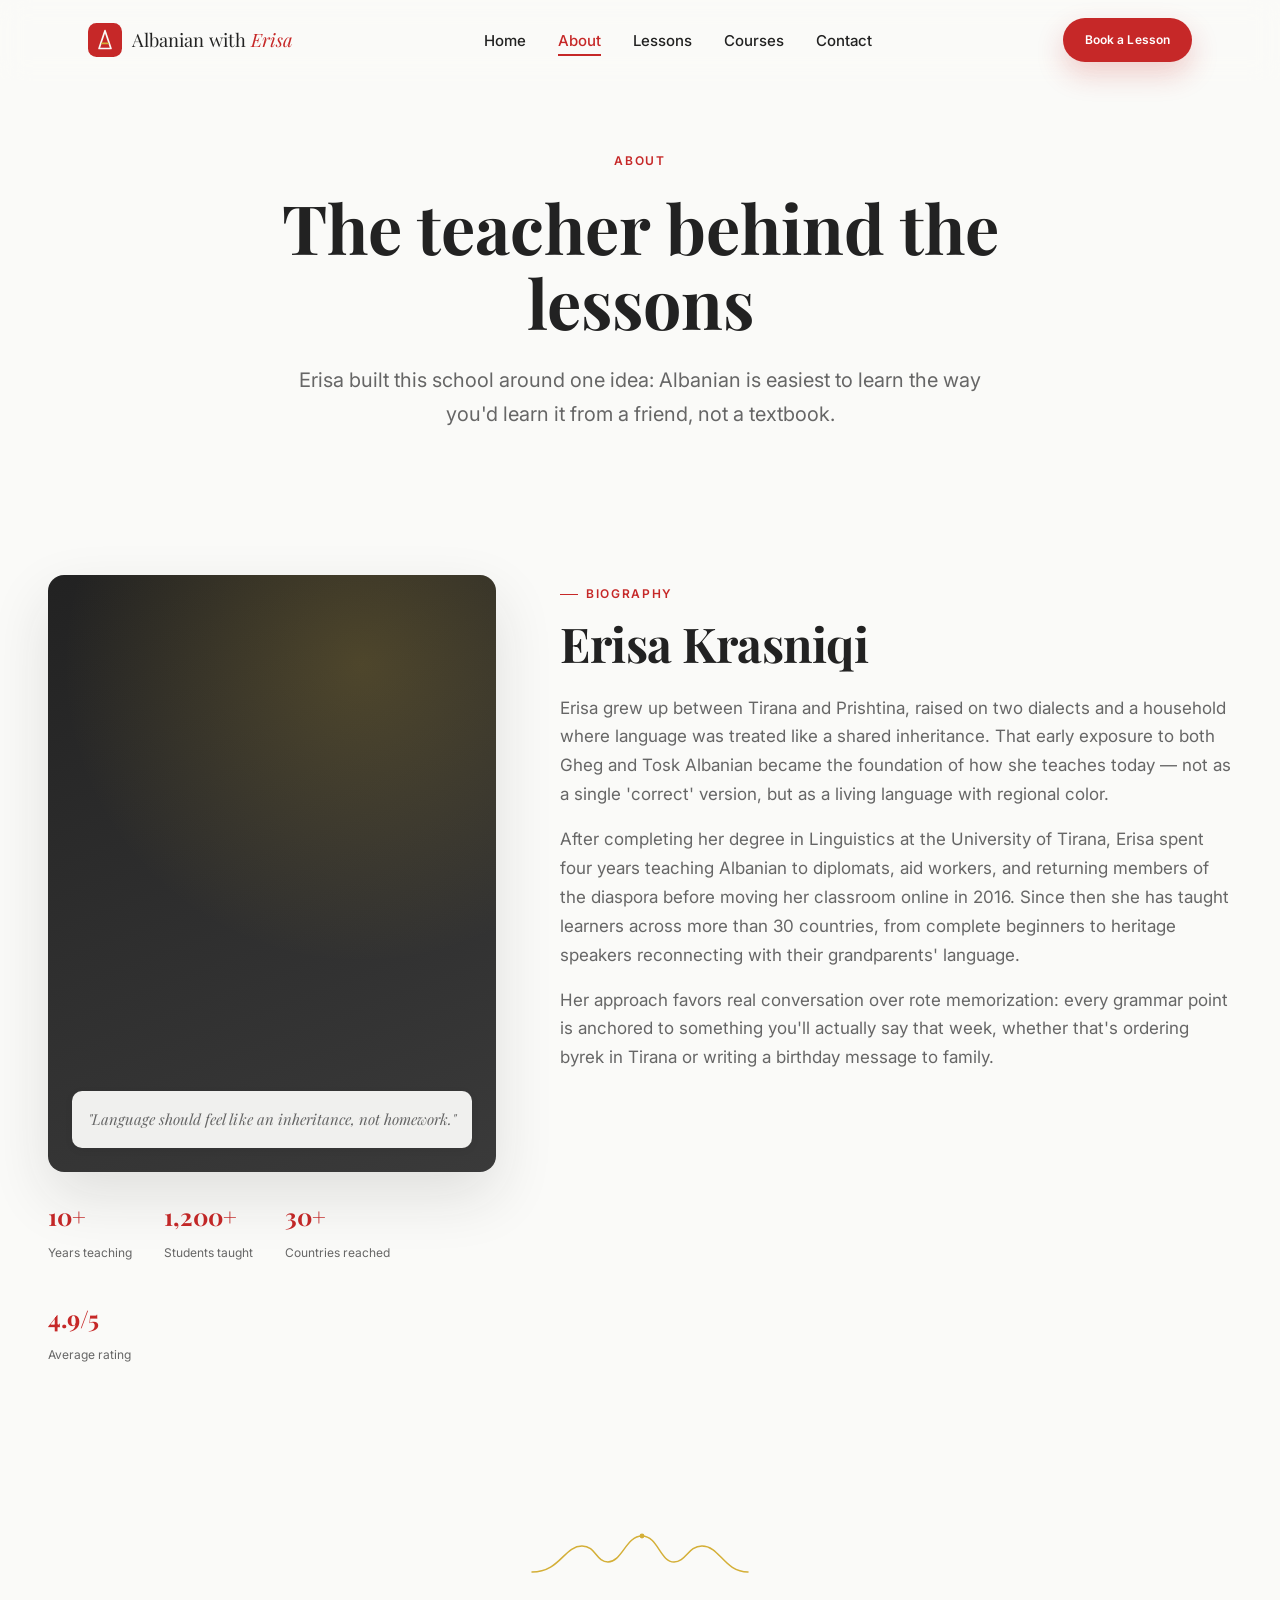
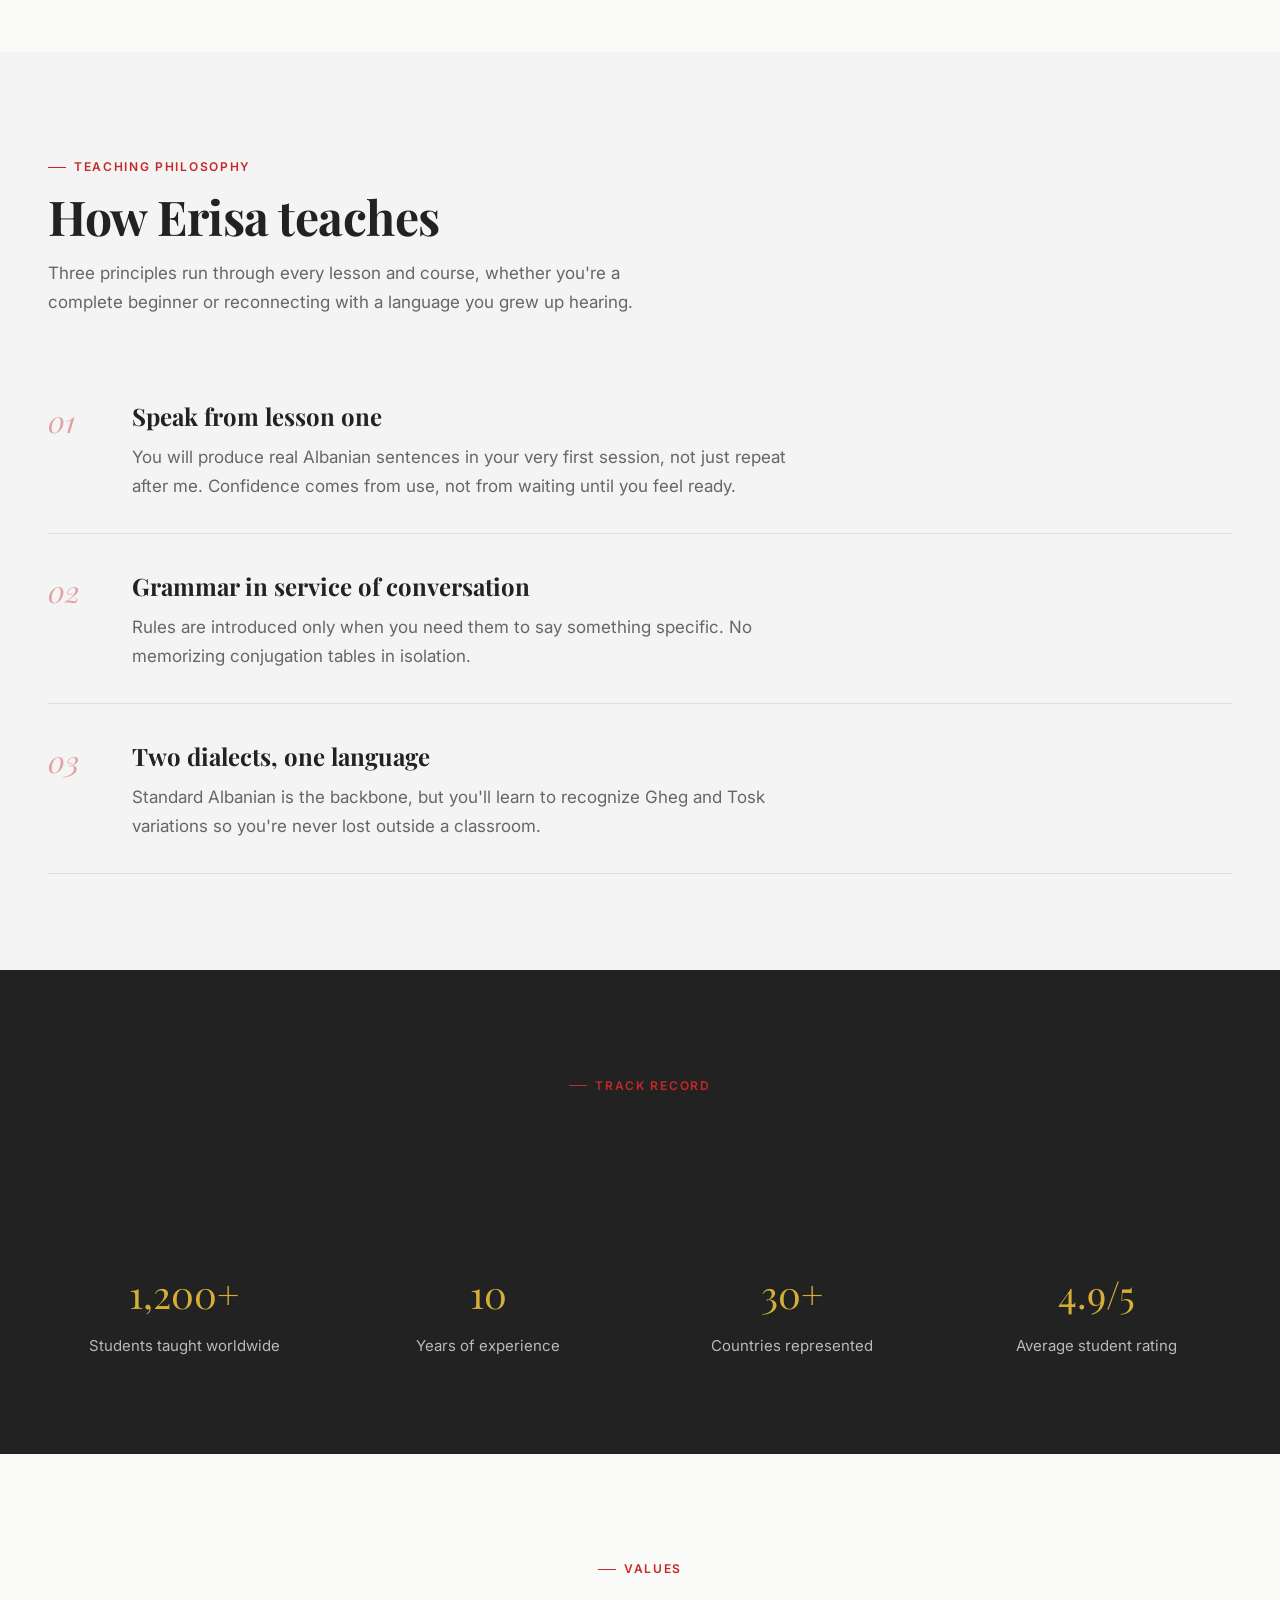
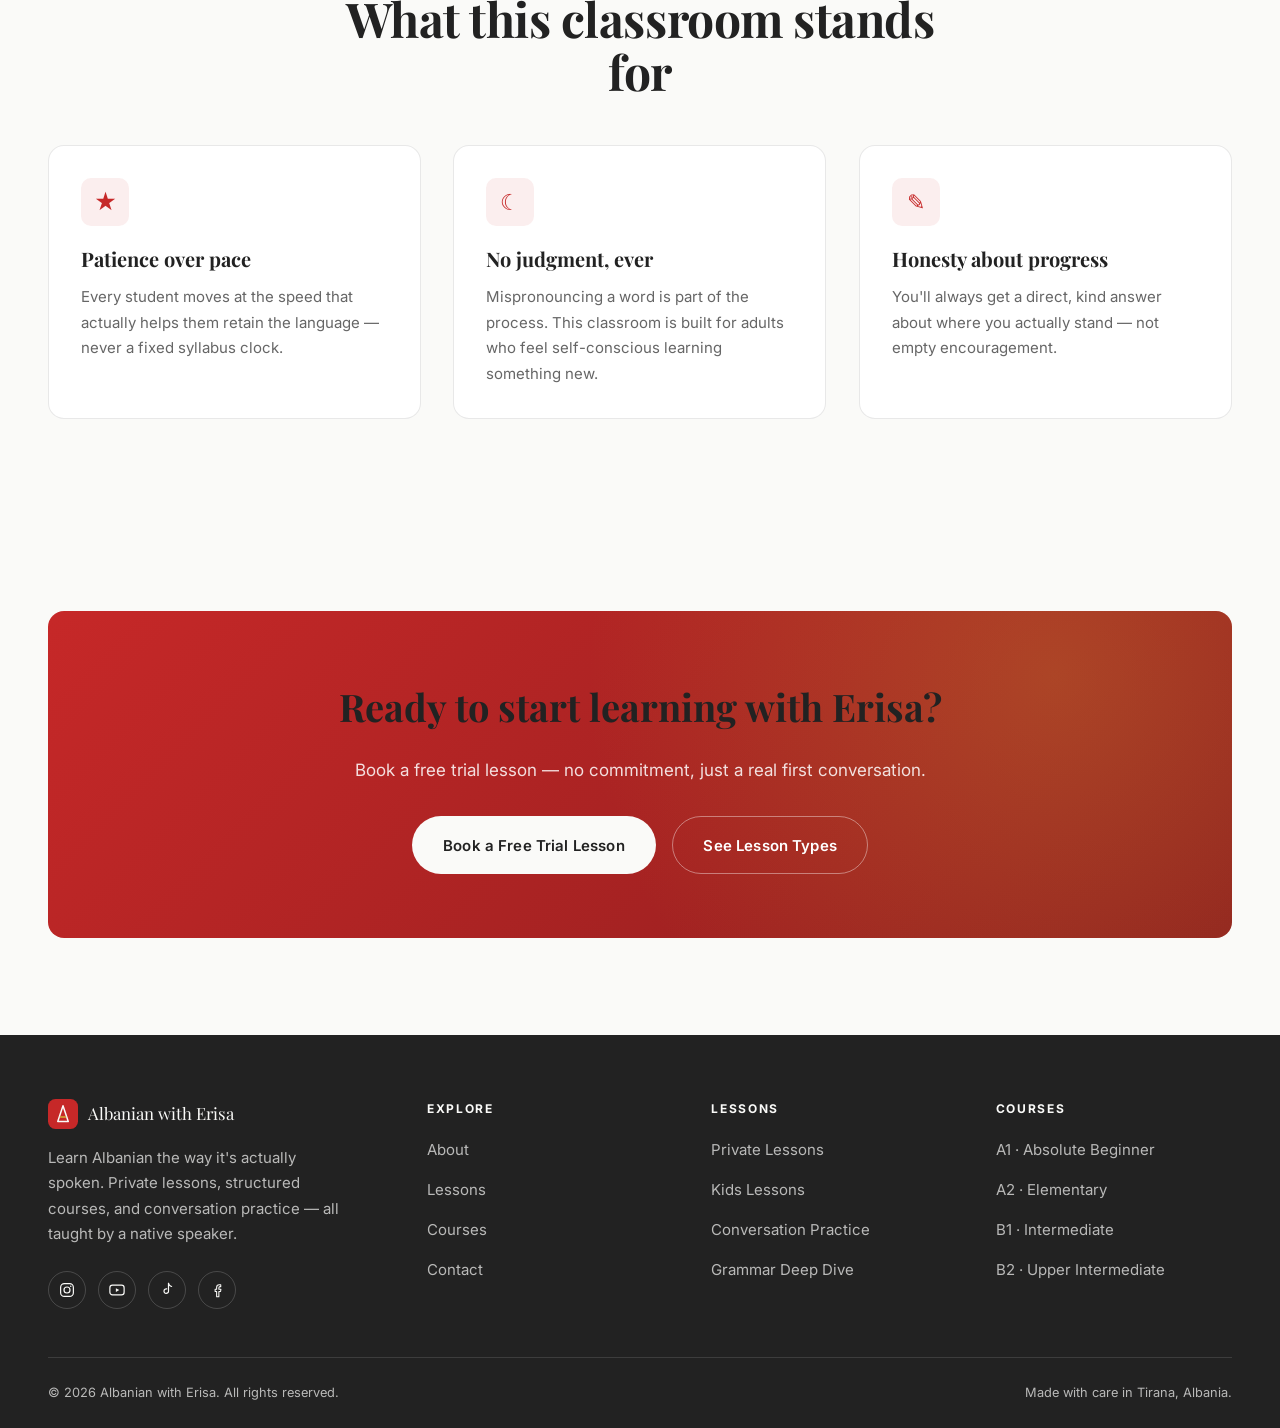
==== about.html @ 23aa1c35 "first" ====
<!DOCTYPE html>
<html lang="en">
<head>
  <meta charset="UTF-8" />
  <meta name="viewport" content="width=device-width, initial-scale=1.0" />
  <title>About Erisa — Albanian with Erisa</title>
  <meta name="description" content="Meet Erisa Krasniqi, native Albanian speaker and instructor with 10+ years of teaching experience across 30+ countries." />

  <meta property="og:type" content="website" />
  <meta property="og:title" content="About Erisa — Albanian with Erisa" />
  <meta property="og:description" content="Meet the teacher: a native Albanian speaker with a decade of teaching experience." />
  <meta property="og:site_name" content="Albanian with Erisa" />

  <meta name="twitter:card" content="summary_large_image" />
  <meta name="twitter:title" content="About Erisa — Albanian with Erisa" />
  <meta name="twitter:description" content="Meet the teacher: a native Albanian speaker with a decade of teaching experience." />

  <link rel="preconnect" href="https://fonts.googleapis.com" />
  <link rel="preconnect" href="https://fonts.gstatic.com" crossorigin />
  <link href="https://fonts.googleapis.com/css2?family=Playfair+Display:ital,wght@0,600;0,700;1,600&family=Inter:wght@400;500;600;700&display=swap" rel="stylesheet" />

  <link rel="stylesheet" href="assets/css/variables.css" />
  <link rel="stylesheet" href="assets/css/style.css" />
  <link rel="stylesheet" href="assets/css/components.css" />
  <link rel="stylesheet" href="assets/css/animations.css" />
</head>
<body>
  <a class="skip-link" href="#main-content">Skip to content</a>

  <header class="navbar" data-component="navbar" data-current="about.html"></header>

  <main id="main-content">

    <!-- PAGE HERO ============================================================= -->
    <section class="page-hero">
      <div class="page-hero__inner" data-reveal>
        <span class="eyebrow">About</span>
        <h1 class="page-hero__title">The teacher behind the lessons</h1>
        <p class="page-hero__lede">Erisa built this school around one idea: Albanian is easiest to learn the way you'd learn it from a friend, not a textbook.</p>
      </div>
    </section>

    <!-- BIOGRAPHY ============================================================= -->
    <section class="section">
      <div class="section__inner bio-layout">
        <div data-reveal="fade">
          <div class="teacher__portrait">
            <div class="teacher__quote-tag">
              <p>"Language should feel like an inheritance, not homework."</p>
            </div>
          </div>
          <div class="teacher__credentials" data-component="credentials"></div>
        </div>
        <div data-reveal>
          <span class="eyebrow">Biography</span>
          <h2 class="section-title" style="margin-bottom:1.5rem">Erisa Krasniqi</h2>
          <div data-component="teacher-bio"></div>
        </div>
      </div>
    </section>

    <div class="container" data-wing-divider></div>

    <!-- TEACHING PHILOSOPHY =================================================== -->
    <section class="section section--soft">
      <div class="section__inner">
        <div class="section-head">
          <span class="eyebrow">Teaching philosophy</span>
          <h2 class="section-title">How Erisa teaches</h2>
          <p class="section-lede">Three principles run through every lesson and course, whether you're a complete beginner or reconnecting with a language you grew up hearing.</p>
        </div>
        <div data-component="philosophy-list"></div>
      </div>
    </section>

    <!-- EXPERIENCE (stats) ===================================================== -->
    <section class="section section--charcoal">
      <div class="section__inner">
        <div class="section-head section-head--center">
          <span class="eyebrow" style="justify-content:center">Track record</span>
          <h2 class="section-title">A decade in the (virtual) classroom</h2>
        </div>
        <div class="stats-strip" data-component="stats-strip"></div>
      </div>
    </section>

    <!-- VALUES ================================================================= -->
    <section class="section">
      <div class="section__inner">
        <div class="section-head section-head--center">
          <span class="eyebrow" style="justify-content:center">Values</span>
          <h2 class="section-title">What this classroom stands for</h2>
        </div>
        <div class="grid grid--3">
          <div class="value-tile" data-reveal>
            <div class="value-tile__icon" style="font-size:1.4rem;">★</div>
            <h3>Patience over pace</h3>
            <p>Every student moves at the speed that actually helps them retain the language — never a fixed syllabus clock.</p>
          </div>
          <div class="value-tile" data-reveal>
            <div class="value-tile__icon" style="font-size:1.4rem;">☾</div>
            <h3>No judgment, ever</h3>
            <p>Mispronouncing a word is part of the process. This classroom is built for adults who feel self-conscious learning something new.</p>
          </div>
          <div class="value-tile" data-reveal>
            <div class="value-tile__icon" style="font-size:1.4rem;">✎</div>
            <h3>Honesty about progress</h3>
            <p>You'll always get a direct, kind answer about where you actually stand — not empty encouragement.</p>
          </div>
        </div>
      </div>
    </section>

    <!-- CTA ===================================================================== -->
    <section class="section">
      <div class="section__inner">
        <div class="cta-banner" data-reveal>
          <div class="cta-banner__content">
            <h2>Ready to start learning with Erisa?</h2>
            <p>Book a free trial lesson — no commitment, just a real first conversation.</p>
            <div class="cta-banner__actions">
              <a href="contact.html" class="btn btn-on-dark">Book a Free Trial Lesson</a>
              <a href="lessons.html" class="btn btn-secondary" style="border-color:rgba(255,255,255,0.4); color:#fff;">See Lesson Types</a>
            </div>
          </div>
        </div>
      </div>
    </section>

  </main>

  <footer class="footer" data-component="footer"></footer>

  <script src="assets/js/data.js"></script>
  <script src="assets/js/animations.js"></script>
  <script src="assets/js/main.js"></script>
</body>
</html>
---- assets/css/variables.css ----
/* ==========================================================================
   ALBANIAN WITH ERISA — DESIGN TOKENS
   Single source of truth for color, type, spacing and motion.
   Every other stylesheet reads from these custom properties only.
   ========================================================================== */

:root {
  /* ---- Brand color: Red / Black / White ------------------------------- */
  --color-red: #C62828;
  --color-red-hover: #A32020;
  --color-red-tint-08: rgba(198, 40, 40, 0.08);
  --color-red-tint-14: rgba(198, 40, 40, 0.14);
  --color-red-tint-40: rgba(198, 40, 40, 0.4);

  --color-charcoal: #222222;
  --color-charcoal-70: rgba(34, 34, 34, 0.7);

  --color-warm-white: #FAFAF8;
  --color-soft-gray: #F4F4F4;
  --color-text-gray: #666666;
  --color-line: rgba(34, 34, 34, 0.1);
  --color-white: #FFFFFF;

  /* ---- Accents (used sparingly, never as identity) --------------------- */
  --color-accent-blue: #2F6FB6;
  --color-accent-gold: #D4AF37;
  --color-accent-gold-tint: rgba(212, 175, 55, 0.14);

  /* ---- Typography -------------------------------------------------------*/
  --font-display: 'Playfair Display', 'Georgia', serif;
  --font-body: 'Inter', -apple-system, BlinkMacSystemFont, 'Segoe UI', sans-serif;

  --fs-eyebrow: 0.75rem;
  --fs-body-sm: 0.9375rem;
  --fs-body: 1.0625rem;
  --fs-body-lg: 1.25rem;
  --fs-h6: 1.25rem;
  --fs-h5: 1.5rem;
  --fs-h4: 1.875rem;
  --fs-h3: 2.375rem;
  --fs-h2: 3rem;
  --fs-h1: 4.25rem;

  --lh-tight: 1.1;
  --lh-snug: 1.35;
  --lh-body: 1.7;

  --tracking-eyebrow: 0.14em;
  --tracking-tight: -0.01em;

  /* ---- Spacing scale (8px base) -----------------------------------------*/
  --space-1: 0.5rem;
  --space-2: 0.75rem;
  --space-3: 1rem;
  --space-4: 1.5rem;
  --space-5: 2rem;
  --space-6: 3rem;
  --space-7: 4rem;
  --space-8: 6rem;
  --space-9: 8rem;

  --container-max: 1200px;
  --container-pad: clamp(1.5rem, 5vw, 3rem);

  /* ---- Radius & elevation -----------------------------------------------*/
  --radius: 16px;
  --radius-sm: 10px;
  --radius-pill: 999px;

  --shadow-sm: 0 2px 8px rgba(34, 34, 34, 0.06);
  --shadow-md: 0 8px 24px rgba(34, 34, 34, 0.08);
  --shadow-lg: 0 24px 60px rgba(34, 34, 34, 0.12);
  --shadow-red: 0 12px 28px rgba(198, 40, 40, 0.22);

  /* ---- Motion -------------------------------------------------------------*/
  --ease-out: cubic-bezier(0.16, 1, 0.3, 1);
  --ease-standard: cubic-bezier(0.4, 0, 0.2, 1);
  --duration-fast: 180ms;
  --duration-base: 320ms;
  --duration-slow: 600ms;

  /* ---- Z-index scale ------------------------------------------------------*/
  --z-nav: 100;
  --z-overlay: 200;
  --z-modal: 300;
}

@media (max-width: 960px) {
  :root {
    --fs-h1: 3rem;
    --fs-h2: 2.25rem;
    --fs-h3: 1.875rem;
    --fs-h4: 1.5rem;
  }
}

@media (max-width: 560px) {
  :root {
    --fs-h1: 2.375rem;
    --fs-h2: 1.875rem;
    --fs-h3: 1.5rem;
    --space-8: 4rem;
    --space-9: 5rem;
  }
}
---- assets/css/style.css ----
/* ==========================================================================
   BASE / GLOBAL STYLES
   Load order: variables.css -> style.css -> components.css -> animations.css
   ========================================================================== */

*, *::before, *::after { box-sizing: border-box; }

html {
  scroll-behavior: smooth;
}

body {
  margin: 0;
  font-family: var(--font-body);
  font-size: var(--fs-body);
  line-height: var(--lh-body);
  color: var(--color-charcoal);
  background: var(--color-warm-white);
  -webkit-font-smoothing: antialiased;
  text-rendering: optimizeLegibility;
}

img, svg { display: block; max-width: 100%; }

a { color: inherit; }

ul, ol { padding: 0; margin: 0; }

h1, h2, h3, h4, h5, h6 {
  margin: 0;
  font-weight: 700;
  color: var(--color-charcoal);
}

p { margin: 0; }

button, input, select, textarea {
  font: inherit;
  color: inherit;
}
button { cursor: pointer; }

:focus-visible {
  outline: 2px solid var(--color-accent-blue);
  outline-offset: 2px;
}

/* ---- Layout helpers ---------------------------------------------------- */
.container {
  max-width: var(--container-max);
  margin: 0 auto;
  padding-left: var(--container-pad);
  padding-right: var(--container-pad);
}

.visually-hidden {
  position: absolute !important;
  width: 1px; height: 1px;
  padding: 0; margin: -1px;
  overflow: hidden;
  clip: rect(0,0,0,0);
  white-space: nowrap;
  border: 0;
}

main { display: block; }

/* ---- Loading state for JS-rendered content ----------------------------- */
[data-loading] {
  min-height: 120px;
  position: relative;
}
[data-loading]::after {
  content: "";
  position: absolute;
  inset: 0;
  margin: auto;
  width: 28px; height: 28px;
  border-radius: 50%;
  border: 2px solid var(--color-line);
  border-top-color: var(--color-red);
  animation: spin 800ms linear infinite;
}
@keyframes spin { to { transform: rotate(360deg); } }

/* ==========================================================================
   RESPONSIVE — Desktop first, then tablet, then mobile
   ========================================================================== */

/* ---- Tablet: <= 960px --------------------------------------------------- */
@media (max-width: 960px) {
  .navbar__links { display: none; }
  .navbar__toggle { display: flex; }

  .navbar__links.is-open {
    display: flex;
    position: absolute;
    top: 100%;
    left: 0; right: 0;
    flex-direction: column;
    align-items: stretch;
    gap: 0;
    background: var(--color-warm-white);
    border-bottom: 1px solid var(--color-line);
    padding: var(--space-2) var(--container-pad) var(--space-4);
    box-shadow: var(--shadow-md);
  }
  .navbar__links.is-open a { padding: 0.9rem 0; }
  .navbar__links.is-open a::after { display: none; }

  .hero__inner { grid-template-columns: 1fr; }
  .hero__visual { max-width: 460px; margin: 0 auto; aspect-ratio: 4/3; }
  .hero__stats { gap: var(--space-5); }

  .grid--3 { grid-template-columns: repeat(2, 1fr); }
  .grid--4 { grid-template-columns: repeat(2, 1fr); }

  .teacher { grid-template-columns: 1fr; }
  .teacher__portrait { max-width: 380px; margin: 0 auto; }

  .contact-layout { grid-template-columns: 1fr; }
  .bio-layout { grid-template-columns: 1fr; }

  .footer__grid { grid-template-columns: 1fr 1fr; }

  .stats-strip { grid-template-columns: repeat(2, 1fr); }
}

/* ---- Mobile: <= 640px ---------------------------------------------------- */
@media (max-width: 640px) {
  .grid--3, .grid--4, .grid--2 { grid-template-columns: 1fr; }

  .hero { padding-top: var(--space-6); }
  .hero__actions { flex-direction: column; align-items: stretch; }
  .hero__actions .btn { width: 100%; }

  .cta-banner__actions { flex-direction: column; }
  .cta-banner__actions .btn { width: 100%; }

  .form__row { grid-template-columns: 1fr; }

  .footer__grid { grid-template-columns: 1fr; gap: var(--space-5); }
  .footer__bottom { flex-direction: column; align-items: flex-start; }

  .stats-strip { grid-template-columns: repeat(2, 1fr); gap: var(--space-4); }

  .value-row { grid-template-columns: 1fr; }
  .value-row__index { display: none; }

  .page-hero__title, .hero__title { word-break: break-word; }
}
---- assets/css/components.css ----
/* ==========================================================================
   COMPONENTS
   Every rule here maps to a component that will later become its own
   React file (Navbar, Hero, Card, Footer, ...). Keep selectors scoped
   to a single top-level class to avoid specificity collisions.
   ========================================================================== */

/* ---------------------------------------------------------------------- */
/* Eyebrow / label                                                        */
/* ---------------------------------------------------------------------- */
.eyebrow {
  display: inline-flex;
  align-items: center;
  gap: var(--space-1);
  font-family: var(--font-body);
  font-size: var(--fs-eyebrow);
  font-weight: 600;
  letter-spacing: var(--tracking-eyebrow);
  text-transform: uppercase;
  color: var(--color-red);
}

.eyebrow::before {
  content: "";
  width: 18px;
  height: 1px;
  background: var(--color-red);
  display: inline-block;
}

/* ---------------------------------------------------------------------- */
/* Buttons                                                                 */
/* ---------------------------------------------------------------------- */
.btn {
  display: inline-flex;
  align-items: center;
  justify-content: center;
  gap: 0.5rem;
  font-family: var(--font-body);
  font-size: var(--fs-body-sm);
  font-weight: 600;
  letter-spacing: 0.01em;
  padding: 0.95rem 1.9rem;
  border-radius: var(--radius-pill);
  border: 1px solid transparent;
  cursor: pointer;
  transition: transform var(--duration-fast) var(--ease-standard),
              box-shadow var(--duration-fast) var(--ease-standard),
              background-color var(--duration-fast) var(--ease-standard),
              border-color var(--duration-fast) var(--ease-standard),
              color var(--duration-fast) var(--ease-standard);
  text-decoration: none;
  white-space: nowrap;
}

.btn:focus-visible {
  outline: 2px solid var(--color-accent-blue);
  outline-offset: 3px;
}

.btn-primary {
  background: var(--color-red);
  color: var(--color-white);
  box-shadow: var(--shadow-red);
}
.btn-primary:hover {
  background: var(--color-red-hover);
  transform: translateY(-2px);
  box-shadow: 0 16px 32px rgba(198, 40, 40, 0.28);
}
.btn-primary:active { transform: translateY(0); }

.btn-secondary {
  background: transparent;
  color: var(--color-charcoal);
  border-color: var(--color-line);
}
.btn-secondary:hover {
  border-color: var(--color-charcoal);
  transform: translateY(-2px);
}

.btn-on-dark {
  background: var(--color-warm-white);
  color: var(--color-charcoal);
}
.btn-on-dark:hover {
  background: var(--color-white);
  transform: translateY(-2px);
}

.btn-ghost {
  background: transparent;
  color: var(--color-red);
  padding: 0.6rem 0;
  border-radius: 0;
}
.btn-ghost::after {
  content: "→";
  transition: transform var(--duration-fast) var(--ease-standard);
}
.btn-ghost:hover::after { transform: translateX(4px); }

.btn-block { width: 100%; }
.btn-sm { padding: 0.7rem 1.3rem; font-size: var(--fs-eyebrow); }

/* ---------------------------------------------------------------------- */
/* Navbar                                                                  */
/* ---------------------------------------------------------------------- */
.navbar {
  position: sticky;
  top: 0;
  z-index: var(--z-nav);
  width: 100%;
  background: rgba(250, 250, 248, 0.82);
  backdrop-filter: saturate(180%) blur(14px);
  -webkit-backdrop-filter: saturate(180%) blur(14px);
  border-bottom: 1px solid transparent;
  transition: border-color var(--duration-base) var(--ease-standard),
              box-shadow var(--duration-base) var(--ease-standard);
}

.navbar.is-scrolled {
  border-bottom-color: var(--color-line);
  box-shadow: var(--shadow-sm);
}

.navbar__inner {
  max-width: var(--container-max);
  margin: 0 auto;
  padding: 1.1rem var(--container-pad);
  display: flex;
  align-items: center;
  justify-content: space-between;
  gap: var(--space-4);
}

.navbar__brand {
  display: flex;
  align-items: center;
  gap: 0.6rem;
  text-decoration: none;
  color: var(--color-charcoal);
}

.navbar__mark {
  width: 34px;
  height: 34px;
  flex-shrink: 0;
}

.navbar__wordmark {
  font-family: var(--font-display);
  font-size: 1.15rem;
  line-height: 1;
}
.navbar__wordmark span { color: var(--color-red); font-style: italic; }

.navbar__links {
  display: flex;
  align-items: center;
  gap: var(--space-5);
  list-style: none;
}

.navbar__links a {
  position: relative;
  font-size: var(--fs-body-sm);
  font-weight: 500;
  color: var(--color-charcoal);
  text-decoration: none;
  padding: 0.3rem 0;
}

.navbar__links a::after {
  content: "";
  position: absolute;
  left: 0; right: 100%;
  bottom: -2px;
  height: 2px;
  background: var(--color-red);
  transition: right var(--duration-base) var(--ease-out);
}
.navbar__links a:hover::after,
.navbar__links a[aria-current="page"]::after { right: 0; }
.navbar__links a[aria-current="page"] { color: var(--color-red); }

.navbar__actions { display: flex; align-items: center; gap: var(--space-3); }

.navbar__toggle {
  display: none;
  flex-direction: column;
  gap: 5px;
  background: none;
  border: none;
  cursor: pointer;
  padding: 0.5rem;
}
.navbar__toggle span {
  width: 22px; height: 2px; background: var(--color-charcoal); border-radius: 2px;
  transition: transform var(--duration-fast) var(--ease-standard), opacity var(--duration-fast);
}
.navbar__toggle[aria-expanded="true"] span:nth-child(1) { transform: translateY(7px) rotate(45deg); }
.navbar__toggle[aria-expanded="true"] span:nth-child(2) { opacity: 0; }
.navbar__toggle[aria-expanded="true"] span:nth-child(3) { transform: translateY(-7px) rotate(-45deg); }

/* ---------------------------------------------------------------------- */
/* Hero                                                                    */
/* ---------------------------------------------------------------------- */
.hero {
  position: relative;
  overflow: hidden;
  padding: var(--space-8) var(--container-pad) var(--space-7);
}

.hero__inner {
  max-width: var(--container-max);
  margin: 0 auto;
  display: grid;
  grid-template-columns: 1.05fr 0.95fr;
  gap: var(--space-7);
  align-items: center;
}

.hero__eyebrow { margin-bottom: var(--space-4); }

.hero__title {
  font-family: var(--font-display);
  font-size: var(--fs-h1);
  line-height: var(--lh-tight);
  letter-spacing: var(--tracking-tight);
  color: var(--color-charcoal);
  margin-bottom: var(--space-4);
}
.hero__title em {
  font-style: italic;
  color: var(--color-red);
}

.hero__lede {
  font-size: var(--fs-body-lg);
  line-height: var(--lh-snug);
  color: var(--color-text-gray);
  max-width: 46ch;
  margin-bottom: var(--space-5);
}

.hero__actions { display: flex; gap: var(--space-3); flex-wrap: wrap; margin-bottom: var(--space-6); }

.hero__stats {
  display: flex;
  gap: var(--space-6);
}
.hero__stat-value {
  font-family: var(--font-display);
  font-size: var(--fs-h4);
  color: var(--color-red);
  line-height: 1;
}
.hero__stat-label {
  font-size: var(--fs-eyebrow);
  color: var(--color-text-gray);
  margin-top: 0.35rem;
}

.hero__visual {
  position: relative;
  aspect-ratio: 4 / 5;
  border-radius: var(--radius);
  background: linear-gradient(155deg, var(--color-red) 0%, #8f1e1e 100%);
  box-shadow: var(--shadow-lg);
  display: flex;
  align-items: flex-end;
  overflow: hidden;
}

.hero__visual::before {
  content: "";
  position: absolute;
  inset: 0;
  background-image: radial-gradient(circle at 25% 20%, rgba(255,255,255,0.16), transparent 45%);
}

.hero__visual-card {
  position: relative;
  margin: var(--space-3);
  padding: var(--space-4);
  background: rgba(250, 250, 248, 0.94);
  backdrop-filter: blur(6px);
  border-radius: var(--radius-sm);
  width: calc(100% - 2 * var(--space-3));
  box-shadow: var(--shadow-md);
}
.hero__visual-card p {
  font-family: var(--font-display);
  font-style: italic;
  color: var(--color-charcoal);
  font-size: var(--fs-body);
}
.hero__visual-card span {
  display: block;
  margin-top: 0.4rem;
  font-size: var(--fs-eyebrow);
  color: var(--color-text-gray);
  font-family: var(--font-body);
}

.hero__badge {
  position: absolute;
  top: var(--space-4);
  right: var(--space-4);
  background: var(--color-accent-gold);
  color: var(--color-charcoal);
  font-family: var(--font-body);
  font-weight: 700;
  font-size: var(--fs-eyebrow);
  padding: 0.5rem 0.9rem;
  border-radius: var(--radius-pill);
  box-shadow: var(--shadow-sm);
}

/* ---------------------------------------------------------------------- */
/* Wing divider — signature motif                                          */
/* A single continuous line, evoking both a mountain ridge and folded      */
/* wings, used as a quiet section break instead of a hard rule.            */
/* ---------------------------------------------------------------------- */
.wing-divider {
  display: block;
  width: 100%;
  max-width: 220px;
  height: auto;
  margin: var(--space-7) auto;
  color: var(--color-accent-gold);
}

/* ---------------------------------------------------------------------- */
/* Section shell                                                           */
/* ---------------------------------------------------------------------- */
.section {
  padding: var(--space-8) var(--container-pad);
}
.section--tight { padding: var(--space-6) var(--container-pad); }
.section--soft { background: var(--color-soft-gray); }
.section--charcoal { background: var(--color-charcoal); color: var(--color-warm-white); }
.section--red { background: var(--color-red); color: var(--color-warm-white); }

.section__inner {
  max-width: var(--container-max);
  margin: 0 auto;
}

.section-head {
  max-width: 640px;
  margin-bottom: var(--space-6);
}
.section-head--center { margin-left: auto; margin-right: auto; text-align: center; }

.section-title {
  font-family: var(--font-display);
  font-size: var(--fs-h2);
  line-height: var(--lh-tight);
  letter-spacing: var(--tracking-tight);
  margin-top: var(--space-2);
}

.section-lede {
  font-size: var(--fs-body);
  color: var(--color-text-gray);
  line-height: var(--lh-body);
  margin-top: var(--space-3);
}
.section--charcoal .section-lede,
.section--red .section-lede { color: rgba(250,250,248,0.78); }

.section-foot {
  margin-top: var(--space-6);
  display: flex;
  justify-content: center;
}

/* ---------------------------------------------------------------------- */
/* Grids                                                                   */
/* ---------------------------------------------------------------------- */
.grid {
  display: grid;
  gap: var(--space-5);
}
.grid--3 { grid-template-columns: repeat(3, 1fr); }
.grid--4 { grid-template-columns: repeat(4, 1fr); }
.grid--2 { grid-template-columns: repeat(2, 1fr); }

/* ---------------------------------------------------------------------- */
/* Lesson / Course cards                                                   */
/* ---------------------------------------------------------------------- */
.card {
  position: relative;
  display: flex;
  flex-direction: column;
  background: var(--color-white);
  border-radius: var(--radius);
  border: 1px solid var(--color-line);
  overflow: hidden;
  transition: transform var(--duration-base) var(--ease-out),
              box-shadow var(--duration-base) var(--ease-out),
              border-color var(--duration-base) var(--ease-out);
}
.card:hover {
  transform: translateY(-6px);
  box-shadow: var(--shadow-lg);
  border-color: transparent;
}

.card__media {
  position: relative;
  aspect-ratio: 16 / 10;
  display: flex;
  align-items: center;
  justify-content: center;
  overflow: hidden;
}
.card__media svg { width: 46%; height: 46%; }

.card__badge {
  position: absolute;
  top: var(--space-3);
  left: var(--space-3);
  background: rgba(250,250,248,0.92);
  color: var(--color-charcoal);
  font-size: 0.7rem;
  font-weight: 700;
  letter-spacing: 0.06em;
  text-transform: uppercase;
  padding: 0.35rem 0.7rem;
  border-radius: var(--radius-pill);
}

.card__body {
  padding: var(--space-5);
  display: flex;
  flex-direction: column;
  gap: var(--space-2);
  flex: 1;
}

.card__title {
  font-family: var(--font-display);
  font-size: var(--fs-h5);
}

.card__desc {
  font-size: var(--fs-body-sm);
  color: var(--color-text-gray);
  line-height: var(--lh-body);
}

.card__meta {
  display: flex;
  gap: var(--space-3);
  font-size: 0.8rem;
  color: var(--color-text-gray);
  margin-top: 0.2rem;
}
.card__meta span { display: flex; align-items: center; gap: 0.35rem; }

.card__features {
  list-style: none;
  display: flex;
  flex-direction: column;
  gap: 0.5rem;
  margin: var(--space-2) 0;
  font-size: var(--fs-body-sm);
  color: var(--color-charcoal);
}
.card__features li {
  display: flex;
  align-items: flex-start;
  gap: 0.55rem;
}
.card__features svg {
  flex-shrink: 0;
  margin-top: 0.2rem;
  color: var(--color-red);
}

.card__footer {
  margin-top: auto;
  padding-top: var(--space-3);
  display: flex;
  align-items: center;
  justify-content: space-between;
  gap: var(--space-3);
}

.card__price {
  font-family: var(--font-display);
  font-size: var(--fs-h5);
  color: var(--color-charcoal);
}
.card__price span {
  font-family: var(--font-body);
  font-size: var(--fs-eyebrow);
  color: var(--color-text-gray);
  font-weight: 400;
}

/* Level chip for course cards */
.chip {
  display: inline-flex;
  align-items: center;
  gap: 0.4rem;
  font-size: 0.7rem;
  font-weight: 700;
  letter-spacing: 0.06em;
  padding: 0.3rem 0.65rem;
  border-radius: var(--radius-pill);
  background: var(--color-accent-blue);
  color: var(--color-white);
}
.chip--gold { background: var(--color-accent-gold); color: var(--color-charcoal); }
.chip--red { background: var(--color-red); color: var(--color-white); }

/* ---------------------------------------------------------------------- */
/* Why-learn / value tiles                                                 */
/* ---------------------------------------------------------------------- */
.value-tile {
  padding: var(--space-5);
  border-radius: var(--radius);
  background: var(--color-white);
  border: 1px solid var(--color-line);
  transition: transform var(--duration-base) var(--ease-out), box-shadow var(--duration-base) var(--ease-out);
}
.value-tile:hover { transform: translateY(-4px); box-shadow: var(--shadow-md); }
.value-tile__icon {
  width: 48px; height: 48px;
  border-radius: var(--radius-sm);
  background: var(--color-red-tint-08);
  color: var(--color-red);
  display: flex; align-items: center; justify-content: center;
  margin-bottom: var(--space-3);
}
.value-tile h3 {
  font-family: var(--font-display);
  font-size: var(--fs-h6);
  margin-bottom: var(--space-1);
}
.value-tile p {
  font-size: var(--fs-body-sm);
  color: var(--color-text-gray);
  line-height: var(--lh-body);
}

/* ---------------------------------------------------------------------- */
/* Teacher section                                                        */
/* ---------------------------------------------------------------------- */
.teacher {
  display: grid;
  grid-template-columns: 0.85fr 1.15fr;
  gap: var(--space-7);
  align-items: center;
}
.teacher__portrait {
  position: relative;
  aspect-ratio: 3 / 4;
  border-radius: var(--radius);
  background: linear-gradient(160deg, var(--color-charcoal), #3a3a3a);
  overflow: hidden;
  box-shadow: var(--shadow-lg);
}
.teacher__portrait::after {
  content: "";
  position: absolute; inset: 0;
  background: radial-gradient(circle at 70% 15%, rgba(212,175,55,0.22), transparent 50%);
}
.teacher__quote-tag {
  position: absolute;
  bottom: var(--space-4);
  left: var(--space-4);
  right: var(--space-4);
  padding: var(--space-3);
  background: rgba(250,250,248,0.95);
  border-radius: var(--radius-sm);
  box-shadow: var(--shadow-sm);
}
.teacher__quote-tag p {
  font-family: var(--font-display);
  font-style: italic;
  font-size: var(--fs-body-sm);
  color: var(--color-charcoal);
}
.teacher__credentials {
  display: flex;
  gap: var(--space-5);
  margin-top: var(--space-4);
  flex-wrap: wrap;
}
.teacher__credential strong {
  display: block;
  font-family: var(--font-display);
  font-size: var(--fs-h5);
  color: var(--color-red);
}
.teacher__credential span {
  font-size: var(--fs-eyebrow);
  color: var(--color-text-gray);
}

/* ---------------------------------------------------------------------- */
/* Testimonials                                                           */
/* ---------------------------------------------------------------------- */
.testimonial-card {
  padding: var(--space-5);
  border-radius: var(--radius);
  background: var(--color-white);
  border: 1px solid var(--color-line);
  display: flex;
  flex-direction: column;
  gap: var(--space-3);
  height: 100%;
}
.testimonial-card__stars { color: var(--color-accent-gold); letter-spacing: 0.15em; }
.testimonial-card__quote {
  font-family: var(--font-display);
  font-style: italic;
  font-size: var(--fs-body-lg);
  line-height: var(--lh-snug);
  color: var(--color-charcoal);
}
.testimonial-card__person {
  display: flex;
  align-items: center;
  gap: var(--space-2);
  margin-top: auto;
}
.testimonial-card__avatar {
  width: 40px; height: 40px;
  border-radius: 50%;
  background: var(--color-soft-gray);
  display: flex; align-items: center; justify-content: center;
  font-family: var(--font-display);
  color: var(--color-red);
  font-weight: 700;
  flex-shrink: 0;
}
.testimonial-card__name { font-size: var(--fs-body-sm); font-weight: 600; }
.testimonial-card__role { font-size: 0.8rem; color: var(--color-text-gray); }

/* ---------------------------------------------------------------------- */
/* FAQ accordion                                                          */
/* ---------------------------------------------------------------------- */
.faq-item {
  border-bottom: 1px solid var(--color-line);
}
.faq-item__question {
  width: 100%;
  display: flex;
  align-items: center;
  justify-content: space-between;
  gap: var(--space-3);
  padding: var(--space-4) 0;
  background: none;
  border: none;
  text-align: left;
  font-family: var(--font-body);
  font-size: var(--fs-body);
  font-weight: 600;
  color: var(--color-charcoal);
  cursor: pointer;
}
.faq-item__icon {
  flex-shrink: 0;
  width: 28px; height: 28px;
  border-radius: 50%;
  border: 1px solid var(--color-line);
  display: flex; align-items: center; justify-content: center;
  position: relative;
  transition: transform var(--duration-base) var(--ease-standard), background var(--duration-base);
}
.faq-item__icon::before, .faq-item__icon::after {
  content: "";
  position: absolute;
  background: var(--color-charcoal);
  transition: transform var(--duration-base) var(--ease-standard), opacity var(--duration-base);
}
.faq-item__icon::before { width: 10px; height: 1.5px; }
.faq-item__icon::after { width: 1.5px; height: 10px; }
.faq-item[data-open="true"] .faq-item__icon { background: var(--color-red); border-color: var(--color-red); }
.faq-item[data-open="true"] .faq-item__icon::before,
.faq-item[data-open="true"] .faq-item__icon::after { background: var(--color-white); }
.faq-item[data-open="true"] .faq-item__icon::after { transform: rotate(90deg); opacity: 0; }

.faq-item__answer {
  overflow: hidden;
  max-height: 0;
  transition: max-height var(--duration-base) var(--ease-standard);
}
.faq-item__answer-inner {
  padding-bottom: var(--space-4);
  font-size: var(--fs-body-sm);
  color: var(--color-text-gray);
  line-height: var(--lh-body);
  max-width: 62ch;
}

/* ---------------------------------------------------------------------- */
/* CTA banner                                                              */
/* ---------------------------------------------------------------------- */
.cta-banner {
  position: relative;
  border-radius: var(--radius);
  padding: var(--space-7) var(--space-6);
  background: linear-gradient(135deg, var(--color-red) 0%, #8f1e1e 100%);
  color: var(--color-white);
  text-align: center;
  overflow: hidden;
}
.cta-banner::before {
  content: "";
  position: absolute; inset: 0;
  background-image: radial-gradient(circle at 85% 20%, rgba(212,175,55,0.25), transparent 45%);
}
.cta-banner__content { position: relative; max-width: 620px; margin: 0 auto; }
.cta-banner h2 {
  font-family: var(--font-display);
  font-size: var(--fs-h3);
  margin-bottom: var(--space-3);
}
.cta-banner p { color: rgba(255,255,255,0.85); margin-bottom: var(--space-5); }
.cta-banner__actions { display: flex; gap: var(--space-3); justify-content: center; flex-wrap: wrap; }

/* ---------------------------------------------------------------------- */
/* Footer                                                                  */
/* ---------------------------------------------------------------------- */
.footer {
  background: var(--color-charcoal);
  color: rgba(250,250,248,0.7);
  padding: var(--space-7) var(--container-pad) var(--space-4);
}
.footer__grid {
  max-width: var(--container-max);
  margin: 0 auto;
  display: grid;
  grid-template-columns: 1.4fr 1fr 1fr 1fr;
  gap: var(--space-6);
  padding-bottom: var(--space-6);
  border-bottom: 1px solid rgba(250,250,248,0.12);
}
.footer__brand { display: flex; align-items: center; gap: 0.6rem; color: var(--color-warm-white); margin-bottom: var(--space-3); text-decoration: none;}
.footer__brand .navbar__mark { width: 30px; height: 30px; }
.footer__brand-text { font-family: var(--font-display); font-size: 1.05rem; }
.footer__about { font-size: var(--fs-body-sm); line-height: var(--lh-body); max-width: 34ch; }
.footer__social { display: flex; gap: var(--space-2); margin-top: var(--space-4); }
.footer__social a {
  width: 38px; height: 38px;
  border-radius: 50%;
  border: 1px solid rgba(250,250,248,0.18);
  display: flex; align-items: center; justify-content: center;
  color: var(--color-warm-white);
  transition: background var(--duration-fast), border-color var(--duration-fast), transform var(--duration-fast);
}
.footer__social a:hover { background: var(--color-red); border-color: var(--color-red); transform: translateY(-3px); }

.footer__heading {
  font-family: var(--font-body);
  font-size: var(--fs-eyebrow);
  letter-spacing: var(--tracking-eyebrow);
  text-transform: uppercase;
  color: var(--color-warm-white);
  margin-bottom: var(--space-3);
}
.footer__links { list-style: none; display: flex; flex-direction: column; gap: 0.7rem; }
.footer__links a { color: rgba(250,250,248,0.7); text-decoration: none; font-size: var(--fs-body-sm); transition: color var(--duration-fast); }
.footer__links a:hover { color: var(--color-warm-white); }

.footer__bottom {
  max-width: var(--container-max);
  margin: 0 auto;
  padding-top: var(--space-4);
  display: flex;
  justify-content: space-between;
  align-items: center;
  flex-wrap: wrap;
  gap: var(--space-2);
  font-size: 0.8rem;
}

/* ---------------------------------------------------------------------- */
/* Contact form + info                                                    */
/* ---------------------------------------------------------------------- */
.contact-layout {
  display: grid;
  grid-template-columns: 1fr 1.1fr;
  gap: var(--space-7);
  align-items: start;
}
.contact-info__list { display: flex; flex-direction: column; gap: var(--space-4); margin-top: var(--space-5); }
.contact-info__item { display: flex; gap: var(--space-3); align-items: flex-start; }
.contact-info__icon {
  width: 44px; height: 44px; flex-shrink: 0;
  border-radius: var(--radius-sm);
  background: var(--color-red-tint-08);
  color: var(--color-red);
  display: flex; align-items: center; justify-content: center;
}
.contact-info__item h3 { font-size: var(--fs-body); margin-bottom: 0.2rem; }
.contact-info__item p, .contact-info__item a { font-size: var(--fs-body-sm); color: var(--color-text-gray); text-decoration: none; }

.form {
  background: var(--color-white);
  border: 1px solid var(--color-line);
  border-radius: var(--radius);
  padding: var(--space-5);
  box-shadow: var(--shadow-sm);
}
.form__row { display: grid; grid-template-columns: 1fr 1fr; gap: var(--space-3); }
.form__field { margin-bottom: var(--space-4); display: flex; flex-direction: column; gap: 0.5rem; }
.form__field label { font-size: var(--fs-body-sm); font-weight: 600; color: var(--color-charcoal); }
.form__field input,
.form__field select,
.form__field textarea {
  font-family: var(--font-body);
  font-size: var(--fs-body-sm);
  padding: 0.85rem 1rem;
  border-radius: var(--radius-sm);
  border: 1px solid var(--color-line);
  background: var(--color-warm-white);
  color: var(--color-charcoal);
  transition: border-color var(--duration-fast), box-shadow var(--duration-fast);
}
.form__field textarea { resize: vertical; min-height: 120px; }
.form__field input:focus,
.form__field select:focus,
.form__field textarea:focus {
  outline: none;
  border-color: var(--color-red);
  box-shadow: 0 0 0 3px var(--color-red-tint-14);
}
.form__note { font-size: 0.8rem; color: var(--color-text-gray); margin-top: var(--space-3); text-align: center; }
.form__success {
  display: none;
  align-items: center;
  gap: 0.6rem;
  background: var(--color-red-tint-08);
  color: var(--color-red-hover);
  padding: var(--space-3);
  border-radius: var(--radius-sm);
  font-size: var(--fs-body-sm);
  font-weight: 600;
  margin-bottom: var(--space-4);
}
.form__success.is-visible { display: flex; }

.map-placeholder {
  margin-top: var(--space-6);
  aspect-ratio: 21 / 8;
  border-radius: var(--radius);
  background:
    linear-gradient(var(--color-red-tint-08), var(--color-red-tint-08)),
    repeating-linear-gradient(45deg, rgba(34,34,34,0.04) 0 2px, transparent 2px 14px);
  border: 1px solid var(--color-line);
  display: flex; align-items: center; justify-content: center;
  gap: 0.6rem;
  color: var(--color-text-gray);
  font-size: var(--fs-body-sm);
}

/* ---------------------------------------------------------------------- */
/* Stats strip                                                            */
/* ---------------------------------------------------------------------- */
.stats-strip {
  display: grid;
  grid-template-columns: repeat(4, 1fr);
  gap: var(--space-5);
  text-align: center;
}
.stats-strip__value {
  font-family: var(--font-display);
  font-size: var(--fs-h3);
  color: var(--color-accent-gold);
}
.stats-strip__label {
  font-size: var(--fs-body-sm);
  color: rgba(250,250,248,0.7);
  margin-top: 0.4rem;
}

/* ---------------------------------------------------------------------- */
/* Values / philosophy list (about page)                                  */
/* ---------------------------------------------------------------------- */
.value-row {
  display: grid;
  grid-template-columns: 60px 1fr;
  gap: var(--space-4);
  padding: var(--space-5) 0;
  border-bottom: 1px solid var(--color-line);
}
.value-row__index {
  font-family: var(--font-display);
  font-style: italic;
  font-size: var(--fs-h4);
  color: var(--color-red-tint-40);
}
.value-row h3 { font-family: var(--font-display); font-size: var(--fs-h5); margin-bottom: 0.4rem; }
.value-row p { color: var(--color-text-gray); line-height: var(--lh-body); max-width: 60ch; }

/* ---------------------------------------------------------------------- */
/* Page hero (inner pages)                                                */
/* ---------------------------------------------------------------------- */
.page-hero {
  padding: var(--space-7) var(--container-pad) var(--space-6);
  text-align: center;
}
.page-hero__inner { max-width: 720px; margin: 0 auto; }
.page-hero .eyebrow { justify-content: center; }
.page-hero .eyebrow::before { display: none; }
.page-hero__title {
  font-family: var(--font-display);
  font-size: var(--fs-h1);
  line-height: var(--lh-tight);
  margin-top: var(--space-3);
}
.page-hero__lede {
  font-size: var(--fs-body-lg);
  color: var(--color-text-gray);
  margin-top: var(--space-4);
  max-width: 56ch;
  margin-left: auto;
  margin-right: auto;
}

/* Breadcrumbs-like filter pills used on lessons/courses pages */
.filter-row {
  display: flex;
  gap: var(--space-2);
  flex-wrap: wrap;
  justify-content: center;
  margin-top: var(--space-5);
}
.filter-pill {
  padding: 0.6rem 1.1rem;
  border-radius: var(--radius-pill);
  border: 1px solid var(--color-line);
  background: var(--color-white);
  font-size: var(--fs-body-sm);
  font-weight: 500;
  cursor: pointer;
  transition: all var(--duration-fast) var(--ease-standard);
}
.filter-pill:hover { border-color: var(--color-red); color: var(--color-red); }
.filter-pill[aria-pressed="true"] {
  background: var(--color-charcoal);
  border-color: var(--color-charcoal);
  color: var(--color-white);
}

/* Biography layout (about page) */
.bio-layout {
  display: grid;
  grid-template-columns: 0.8fr 1.2fr;
  gap: var(--space-7);
  align-items: start;
}
.bio-layout p + p { margin-top: var(--space-3); }
.bio-layout p { color: var(--color-text-gray); line-height: var(--lh-body); }

/* ---------------------------------------------------------------------- */
/* Skip link (accessibility)                                              */
/* ---------------------------------------------------------------------- */
.skip-link {
  position: absolute;
  left: -9999px;
  top: 0;
  background: var(--color-red);
  color: var(--color-white);
  padding: 0.8rem 1.2rem;
  z-index: var(--z-modal);
  border-radius: 0 0 var(--radius-sm) 0;
}
.skip-link:focus { left: 0; }
---- assets/css/animations.css ----
/* ==========================================================================
   ANIMATIONS
   Subtle, purposeful motion only. Respects prefers-reduced-motion.
   ========================================================================== */

@keyframes fadeIn {
  from { opacity: 0; }
  to { opacity: 1; }
}

@keyframes slideUp {
  from { opacity: 0; transform: translateY(28px); }
  to   { opacity: 1; transform: translateY(0); }
}

@keyframes slideUpSmall {
  from { opacity: 0; transform: translateY(14px); }
  to   { opacity: 1; transform: translateY(0); }
}

@keyframes drawLine {
  from { stroke-dashoffset: var(--dash-length, 1000); }
  to   { stroke-dashoffset: 0; }
}

@keyframes gentleFloat {
  0%, 100% { transform: translateY(0); }
  50% { transform: translateY(-10px); }
}

/* ---- Scroll-reveal system --------------------------------------------- */
/* Elements start hidden; JS (animations.js) adds .is-visible via
   IntersectionObserver, at which point the transition below plays. */

[data-reveal] {
  opacity: 0;
  transform: translateY(28px);
  transition: opacity var(--duration-slow) var(--ease-out),
              transform var(--duration-slow) var(--ease-out);
  will-change: opacity, transform;
}

[data-reveal].is-visible {
  opacity: 1;
  transform: translateY(0);
}

[data-reveal="fade"] {
  transform: none;
}

/* Stagger children of a revealed group */
[data-reveal-group] > * {
  opacity: 0;
  transform: translateY(24px);
  transition: opacity var(--duration-slow) var(--ease-out),
              transform var(--duration-slow) var(--ease-out);
}
[data-reveal-group].is-visible > * { opacity: 1; transform: translateY(0); }
[data-reveal-group].is-visible > *:nth-child(1) { transition-delay: 0ms; }
[data-reveal-group].is-visible > *:nth-child(2) { transition-delay: 90ms; }
[data-reveal-group].is-visible > *:nth-child(3) { transition-delay: 180ms; }
[data-reveal-group].is-visible > *:nth-child(4) { transition-delay: 270ms; }
[data-reveal-group].is-visible > *:nth-child(5) { transition-delay: 360ms; }
[data-reveal-group].is-visible > *:nth-child(6) { transition-delay: 450ms; }

.wing-divider path {
  stroke-dasharray: var(--dash-length, 1000);
  stroke-dashoffset: var(--dash-length, 1000);
}
.wing-divider.is-visible path {
  animation: drawLine 1400ms var(--ease-out) forwards;
}

.animate-float {
  animation: gentleFloat 6s ease-in-out infinite;
}

@media (prefers-reduced-motion: reduce) {
  [data-reveal], [data-reveal-group] > *, .wing-divider path, .animate-float {
    animation: none !important;
    transition: none !important;
    opacity: 1 !important;
    transform: none !important;
    stroke-dashoffset: 0 !important;
  }
}
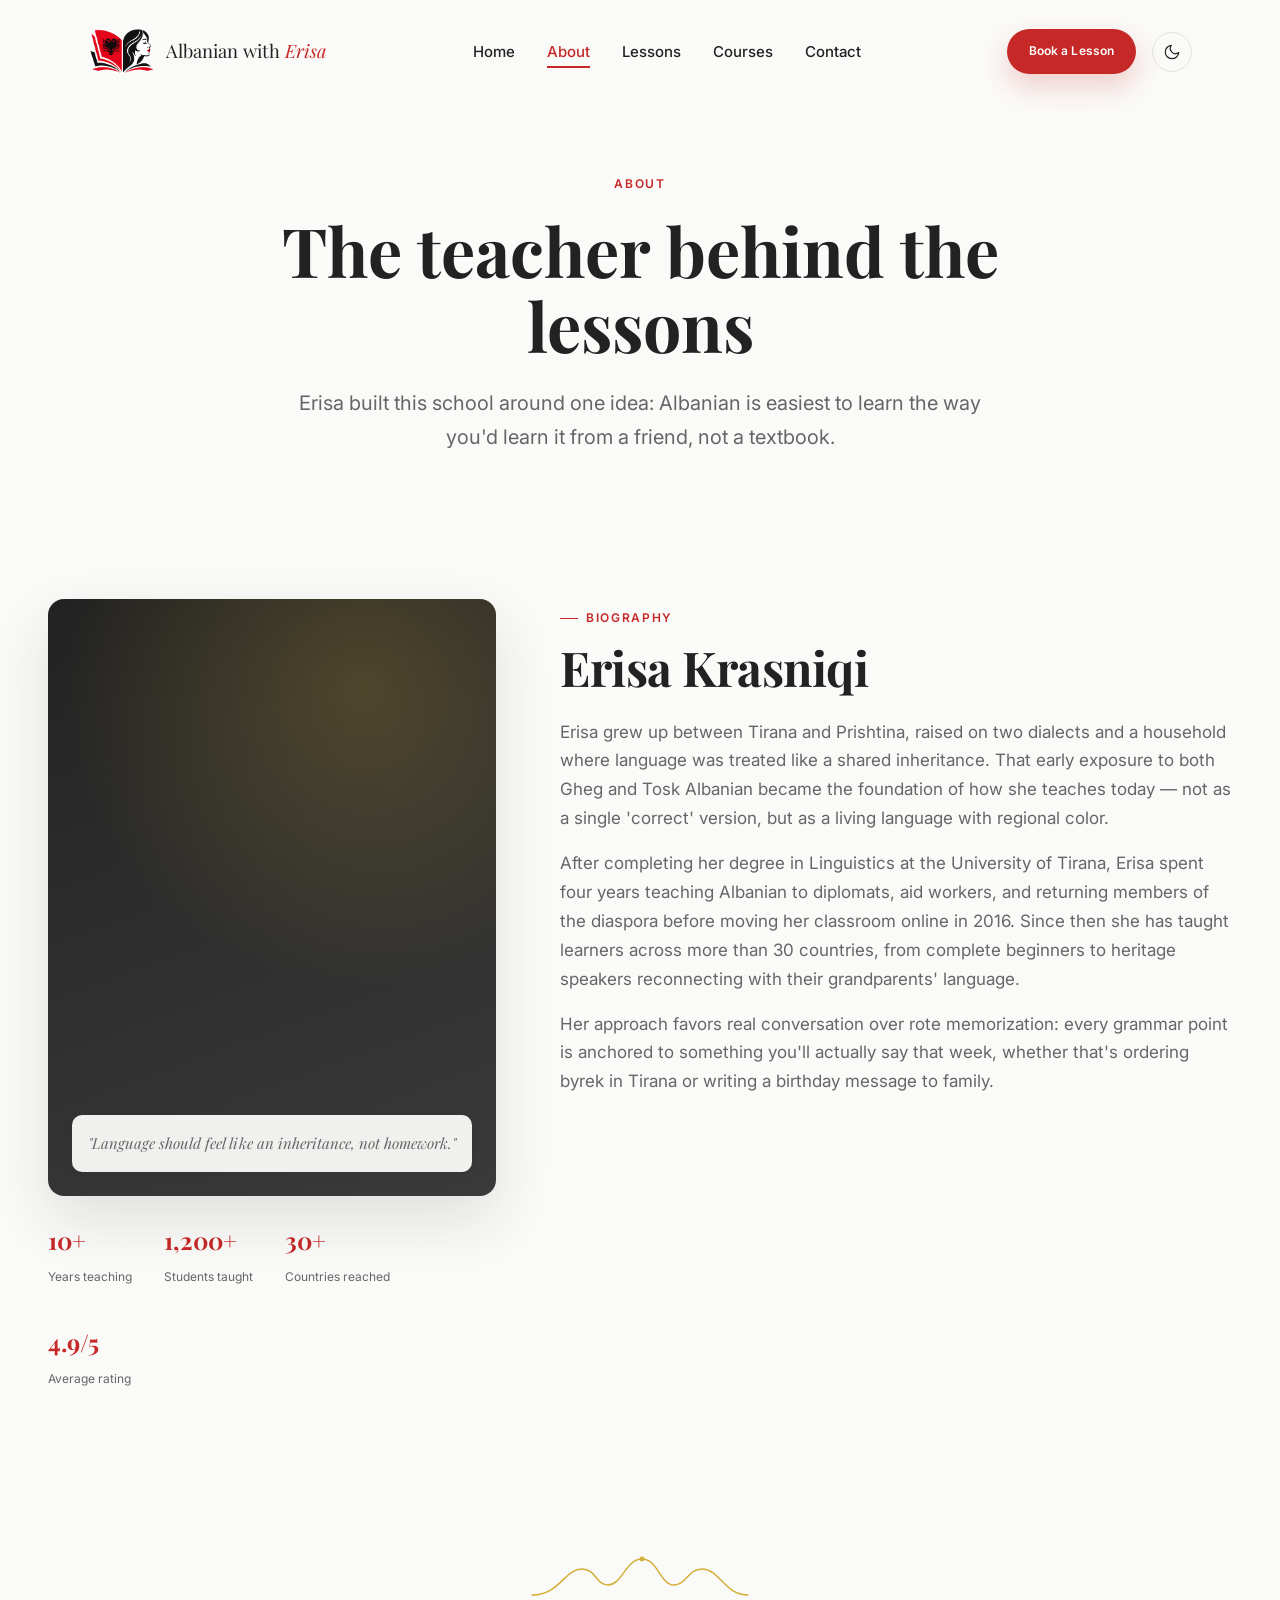
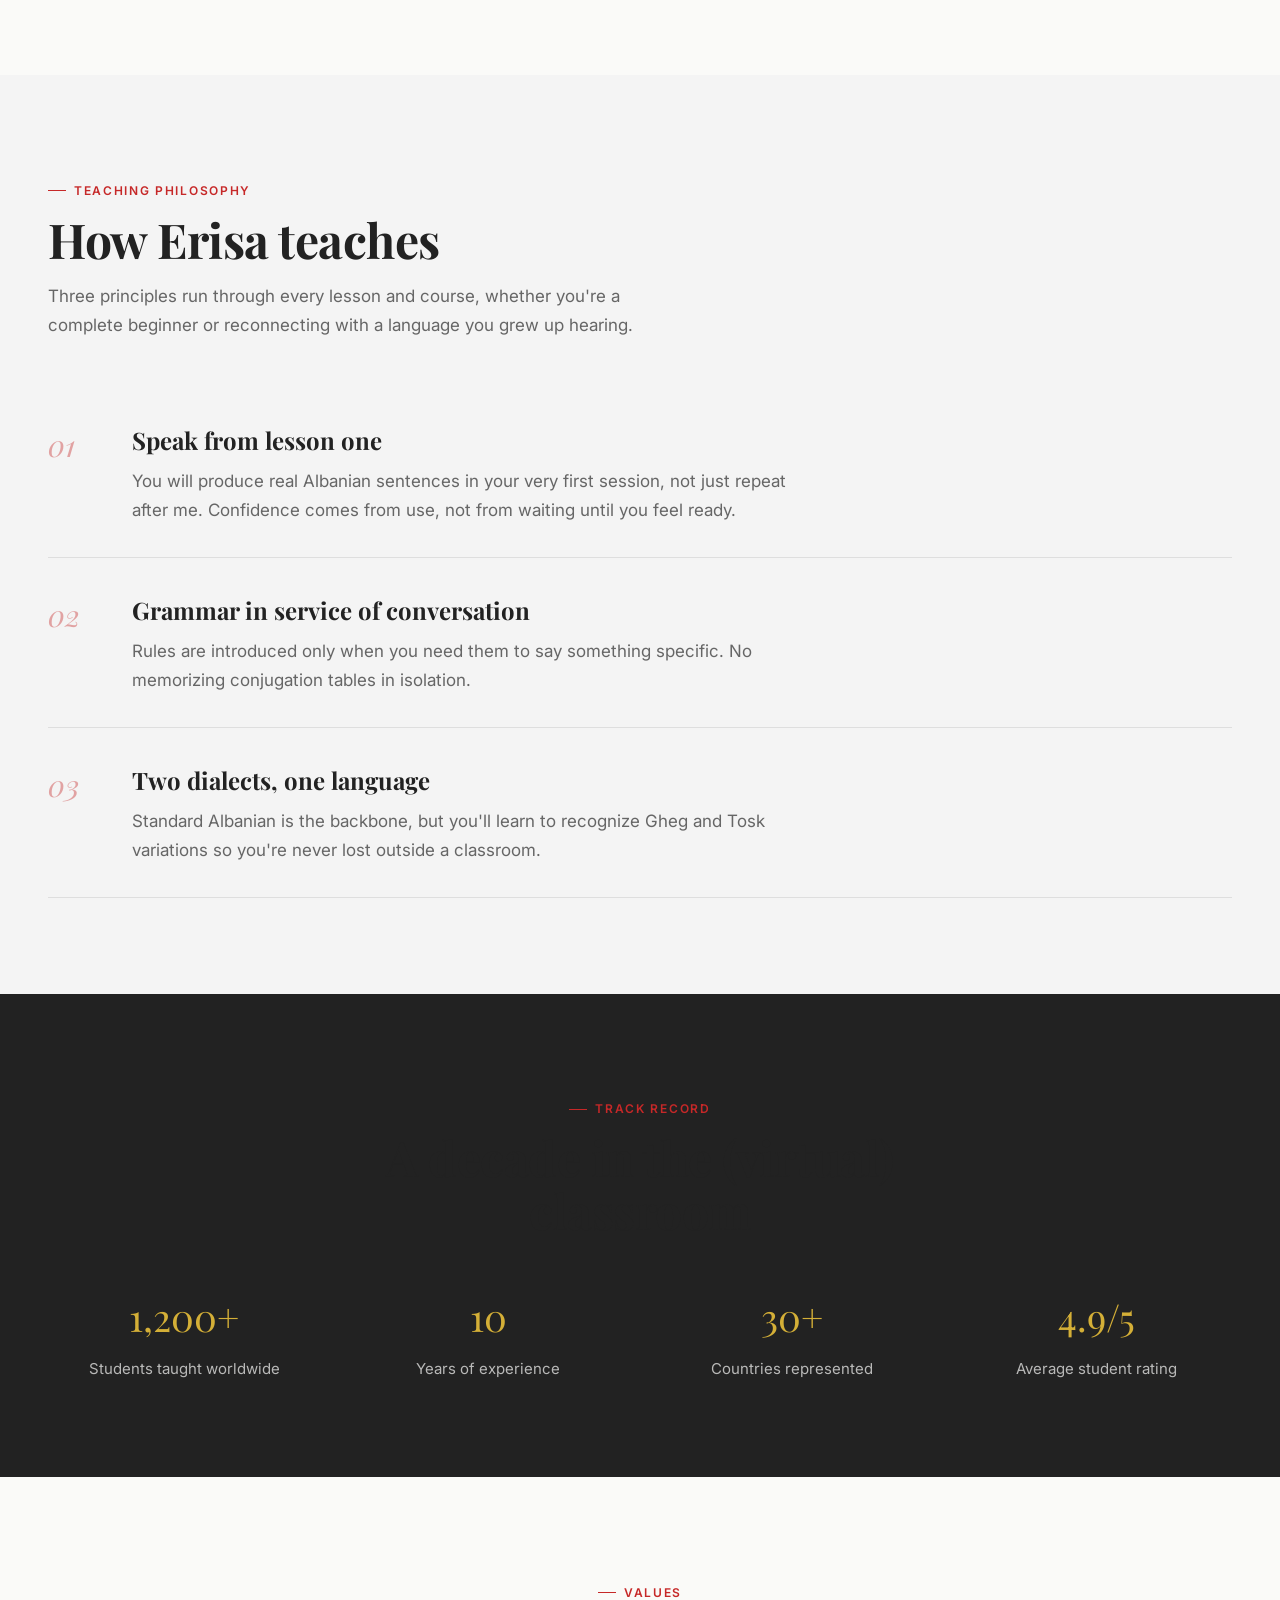
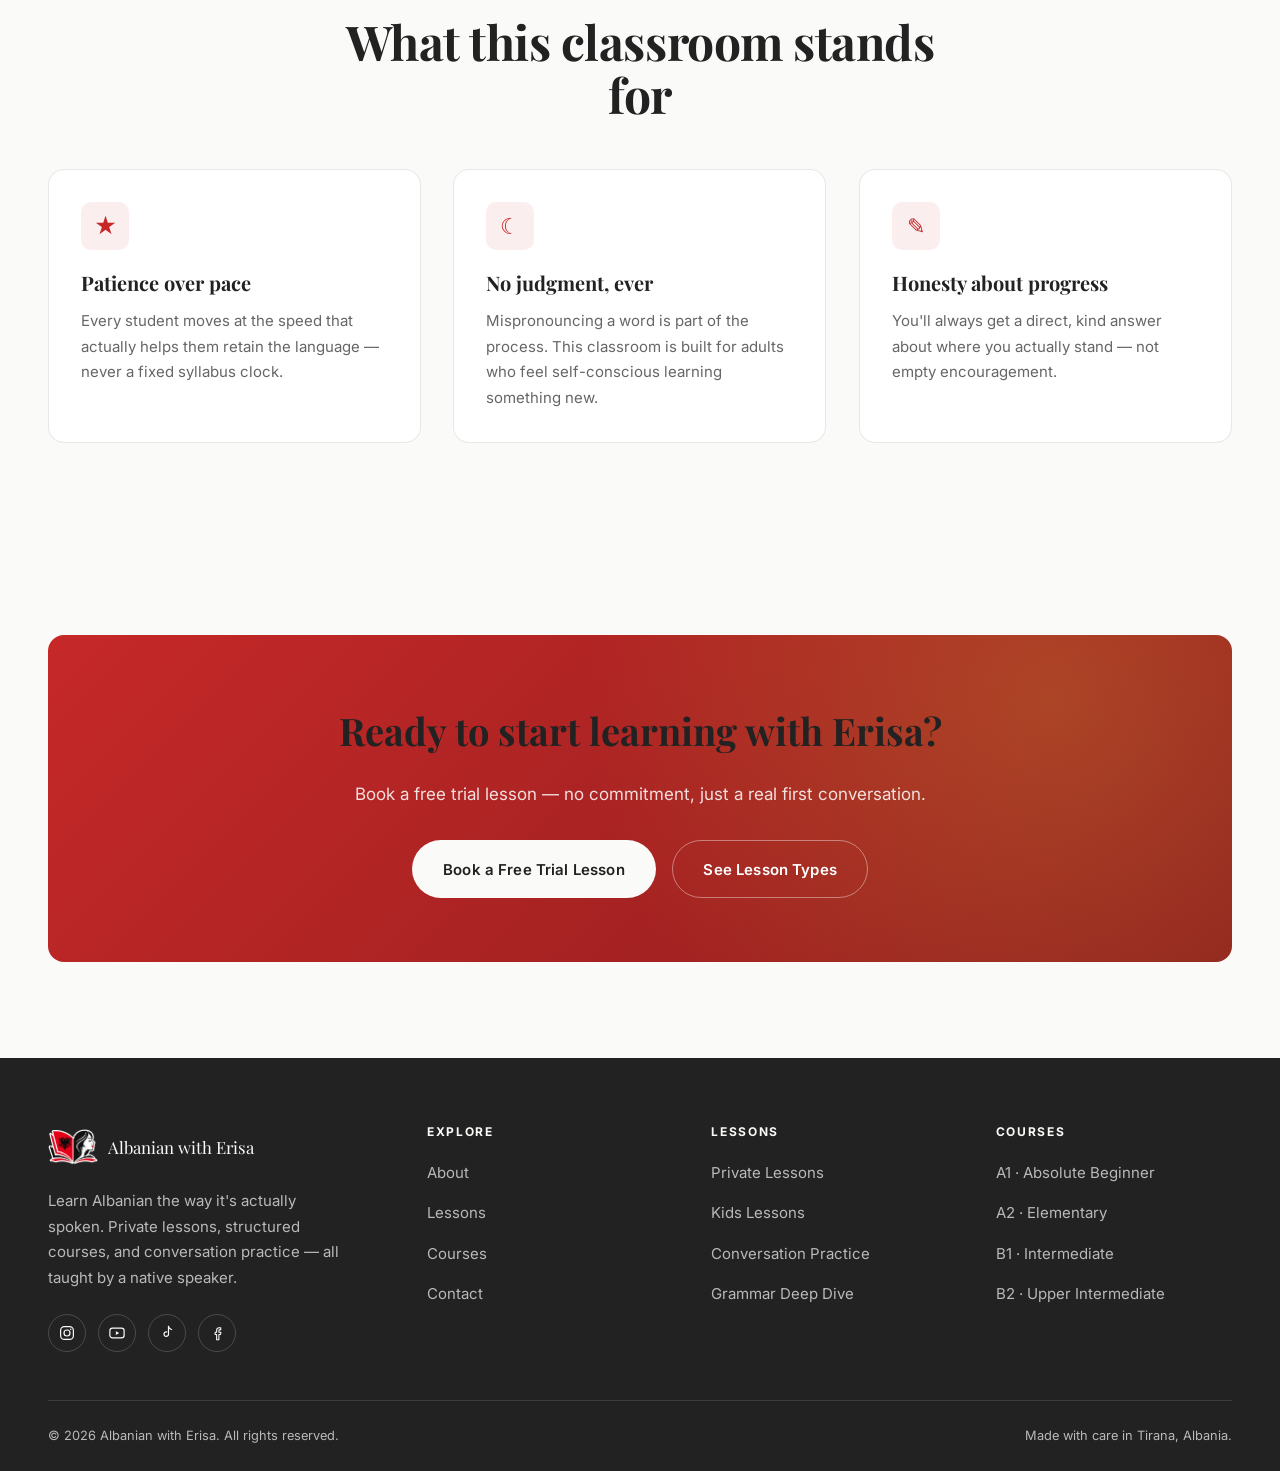
==== commit 250543f4: "dark mode and logo" ====
--- a/about.html
+++ b/about.html
@@ -23,6 +23,9 @@
   <link rel="stylesheet" href="assets/css/style.css" />
   <link rel="stylesheet" href="assets/css/components.css" />
   <link rel="stylesheet" href="assets/css/animations.css" />
+  <script>
+    (function(){var t=localStorage.getItem("theme")||(window.matchMedia&&window.matchMedia("(prefers-color-scheme:dark)").matches?"dark":"light");document.documentElement.setAttribute("data-theme",t)})();
+  </script>
 </head>
 <body>
   <a class="skip-link" href="#main-content">Skip to content</a>
--- a/assets/css/variables.css
+++ b/assets/css/variables.css
@@ -103,3 +103,38 @@
     --space-9: 5rem;
   }
 }
+
+/* ==========================================================================
+   DARK THEME
+   Overrides every color variable. No other CSS changes needed.
+   ========================================================================== */
+
+[data-theme="dark"] {
+  /* ---- Brand color ----------------------------------------------------- */
+  --color-red: #C62828;
+  --color-red-hover: #D32F2F;
+  --color-red-tint-08: rgba(198, 40, 40, 0.18);
+  --color-red-tint-14: rgba(198, 40, 40, 0.25);
+  --color-red-tint-40: rgba(198, 40, 40, 0.5);
+
+  /* ---- Neutrals -------------------------------------------------------- */
+  --color-charcoal: #F5F5F5;
+  --color-charcoal-70: rgba(245, 245, 245, 0.7);
+
+  --color-warm-white: #111111;
+  --color-soft-gray: #181818;
+  --color-text-gray: #A0A0A0;
+  --color-line: rgba(255, 255, 255, 0.08);
+  --color-white: #202020;
+
+  /* ---- Accents --------------------------------------------------------- */
+  --color-accent-blue: #4A90E2;
+  --color-accent-gold: #D4AF37;
+  --color-accent-gold-tint: rgba(212, 175, 55, 0.15);
+
+  /* ---- Elevation ------------------------------------------------------- */
+  --shadow-sm: 0 2px 8px rgba(0, 0, 0, 0.3);
+  --shadow-md: 0 8px 24px rgba(0, 0, 0, 0.4);
+  --shadow-lg: 0 24px 60px rgba(0, 0, 0, 0.5);
+  --shadow-red: 0 12px 28px rgba(198, 40, 40, 0.35);
+}
--- a/assets/css/style.css
+++ b/assets/css/style.css
@@ -18,6 +18,7 @@
   background: var(--color-warm-white);
   -webkit-font-smoothing: antialiased;
   text-rendering: optimizeLegibility;
+  transition: background-color 250ms ease, color 250ms ease;
 }
 
 img, svg { display: block; max-width: 100%; }
--- a/assets/css/components.css
+++ b/assets/css/components.css
@@ -144,9 +144,11 @@
 }
 
 .navbar__mark {
-  width: 34px;
-  height: 34px;
+  width: 68px;
+  height: 68px;
   flex-shrink: 0;
+  object-fit: contain;
+  border-radius: 4px;
 }
 
 .navbar__wordmark {
@@ -731,7 +733,7 @@
 /* Footer                                                                  */
 /* ---------------------------------------------------------------------- */
 .footer {
-  background: var(--color-charcoal);
+  background: #222222;
   color: rgba(250,250,248,0.7);
   padding: var(--space-7) var(--container-pad) var(--space-4);
 }
@@ -744,8 +746,8 @@
   padding-bottom: var(--space-6);
   border-bottom: 1px solid rgba(250,250,248,0.12);
 }
-.footer__brand { display: flex; align-items: center; gap: 0.6rem; color: var(--color-warm-white); margin-bottom: var(--space-3); text-decoration: none;}
-.footer__brand .navbar__mark { width: 30px; height: 30px; }
+.footer__brand { display: flex; align-items: center; gap: 0.6rem; color: #FAFAF8; margin-bottom: var(--space-3); text-decoration: none;}
+.footer__brand .navbar__mark { width: 50px; height: 50px; border-radius: 3px; }
 .footer__brand-text { font-family: var(--font-display); font-size: 1.05rem; }
 .footer__about { font-size: var(--fs-body-sm); line-height: var(--lh-body); max-width: 34ch; }
 .footer__social { display: flex; gap: var(--space-2); margin-top: var(--space-4); }
@@ -754,7 +756,7 @@
   border-radius: 50%;
   border: 1px solid rgba(250,250,248,0.18);
   display: flex; align-items: center; justify-content: center;
-  color: var(--color-warm-white);
+  color: #FAFAF8;
   transition: background var(--duration-fast), border-color var(--duration-fast), transform var(--duration-fast);
 }
 .footer__social a:hover { background: var(--color-red); border-color: var(--color-red); transform: translateY(-3px); }
@@ -764,12 +766,12 @@
   font-size: var(--fs-eyebrow);
   letter-spacing: var(--tracking-eyebrow);
   text-transform: uppercase;
-  color: var(--color-warm-white);
+  color: #FAFAF8;
   margin-bottom: var(--space-3);
 }
 .footer__links { list-style: none; display: flex; flex-direction: column; gap: 0.7rem; }
 .footer__links a { color: rgba(250,250,248,0.7); text-decoration: none; font-size: var(--fs-body-sm); transition: color var(--duration-fast); }
-.footer__links a:hover { color: var(--color-warm-white); }
+.footer__links a:hover { color: #FAFAF8; }
 
 .footer__bottom {
   max-width: var(--container-max);
@@ -976,3 +978,190 @@
   border-radius: 0 0 var(--radius-sm) 0;
 }
 .skip-link:focus { left: 0; }
+
+/* ---------------------------------------------------------------------- */
+/* Theme toggle                                                            */
+/* ---------------------------------------------------------------------- */
+.theme-toggle {
+  display: flex;
+  align-items: center;
+  justify-content: center;
+  width: 40px;
+  height: 40px;
+  border-radius: 50%;
+  border: 1px solid var(--color-line);
+  background: transparent;
+  color: var(--color-charcoal);
+  cursor: pointer;
+  transition: background 250ms ease, border-color 250ms ease, color 250ms ease, transform 180ms ease;
+  flex-shrink: 0;
+  font-size: 1.1rem;
+  line-height: 1;
+}
+.theme-toggle:hover {
+  background: var(--color-red-tint-08);
+  border-color: var(--color-red);
+  color: var(--color-red);
+  transform: scale(1.08);
+}
+.theme-toggle:focus-visible {
+  outline: 2px solid var(--color-accent-blue);
+  outline-offset: 2px;
+}
+.theme-toggle svg { width: 18px; height: 18px; }
+
+/* ==========================================================================
+   DARK THEME — component-level overrides
+   Variables handle most colors; these cover cases where
+   hard-coded values or computed colors need adjustment.
+   ========================================================================== */
+
+/* Navbar */
+[data-theme="dark"] .navbar {
+  background: rgba(17, 17, 17, 0.9);
+}
+[data-theme="dark"] .navbar.is-scrolled {
+  border-bottom-color: rgba(255, 255, 255, 0.08);
+}
+
+/* Cards */
+[data-theme="dark"] .card {
+  background: #202020;
+  border-color: rgba(255, 255, 255, 0.08);
+}
+[data-theme="dark"] .card:hover {
+  border-color: rgba(255, 255, 255, 0.14);
+}
+
+/* Value tiles */
+[data-theme="dark"] .value-tile {
+  background: #202020;
+  border-color: rgba(255, 255, 255, 0.08);
+}
+
+/* Testimonial cards */
+[data-theme="dark"] .testimonial-card {
+  background: #202020;
+  border-color: rgba(255, 255, 255, 0.08);
+}
+
+/* Teacher portrait */
+[data-theme="dark"] .teacher__portrait {
+  background: linear-gradient(160deg, #2a2a2a, #1a1a1a);
+}
+
+/* CTA banner */
+[data-theme="dark"] .cta-banner {
+  background: linear-gradient(135deg, #8f1e1e 0%, #5c1414 100%);
+}
+
+/* Hero visual */
+[data-theme="dark"] .hero__visual {
+  background: linear-gradient(155deg, #8f1e1e 0%, #5c1414 100%);
+}
+
+/* Hero visual card */
+[data-theme="dark"] .hero__visual-card {
+  background: rgba(32, 32, 32, 0.94);
+}
+
+/* FAQ icon */
+[data-theme="dark"] .faq-item__icon {
+  border-color: rgba(255, 255, 255, 0.15);
+}
+[data-theme="dark"] .faq-item__icon::before,
+[data-theme="dark"] .faq-item__icon::after {
+  background: var(--color-charcoal);
+}
+
+/* Form */
+[data-theme="dark"] .form {
+  background: #202020;
+  border-color: rgba(255, 255, 255, 0.08);
+}
+[data-theme="dark"] .form__field input,
+[data-theme="dark"] .form__field select,
+[data-theme="dark"] .form__field textarea {
+  background: #181818;
+  border-color: rgba(255, 255, 255, 0.08);
+  color: var(--color-charcoal);
+}
+
+/* Map placeholder */
+[data-theme="dark"] .map-placeholder {
+  background:
+    linear-gradient(rgba(198, 40, 40, 0.12), rgba(198, 40, 40, 0.12)),
+    repeating-linear-gradient(45deg, rgba(255,255,255,0.03) 0 2px, transparent 2px 14px);
+  border-color: rgba(255, 255, 255, 0.08);
+}
+
+/* Badge */
+[data-theme="dark"] .hero__badge {
+  background: var(--color-accent-gold);
+  color: #111111;
+}
+
+/* Card badge */
+[data-theme="dark"] .card__badge {
+  background: rgba(32, 32, 32, 0.92);
+}
+
+/* Filter pills */
+[data-theme="dark"] .filter-pill {
+  background: #202020;
+  border-color: rgba(255, 255, 255, 0.08);
+}
+[data-theme="dark"] .filter-pill:hover {
+  border-color: var(--color-red);
+  color: var(--color-red);
+}
+[data-theme="dark"] .filter-pill[aria-pressed="true"] {
+  background: var(--color-charcoal);
+  border-color: var(--color-charcoal);
+  color: #111111;
+}
+
+/* Secondary button on dark */
+[data-theme="dark"] .btn-secondary {
+  border-color: rgba(255, 255, 255, 0.15);
+  color: var(--color-charcoal);
+}
+[data-theme="dark"] .btn-secondary:hover {
+  border-color: rgba(255, 255, 255, 0.4);
+}
+
+/* On-dark button (CTA) */
+[data-theme="dark"] .btn-on-dark {
+  background: var(--color-charcoal);
+  color: var(--color-warm-white);
+}
+[data-theme="dark"] .btn-on-dark:hover {
+  background: #2a2a2a;
+}
+
+/* Ghost button */
+[data-theme="dark"] .btn-ghost {
+  color: var(--color-red);
+}
+
+/* Form success */
+[data-theme="dark"] .form__success {
+  background: rgba(46, 125, 50, 0.15);
+  color: #66BB6A;
+}
+
+/* Section --soft (alternating depth) */
+[data-theme="dark"] .section--soft {
+  background: #181818;
+}
+
+/* Section --charcoal (stats strip) */
+[data-theme="dark"] .section--charcoal {
+  background: #0D0D0D;
+  color: var(--color-warm-white);
+}
+
+/* Wing divider color adjustment */
+[data-theme="dark"] .wing-divider {
+  color: var(--color-accent-gold);
+}
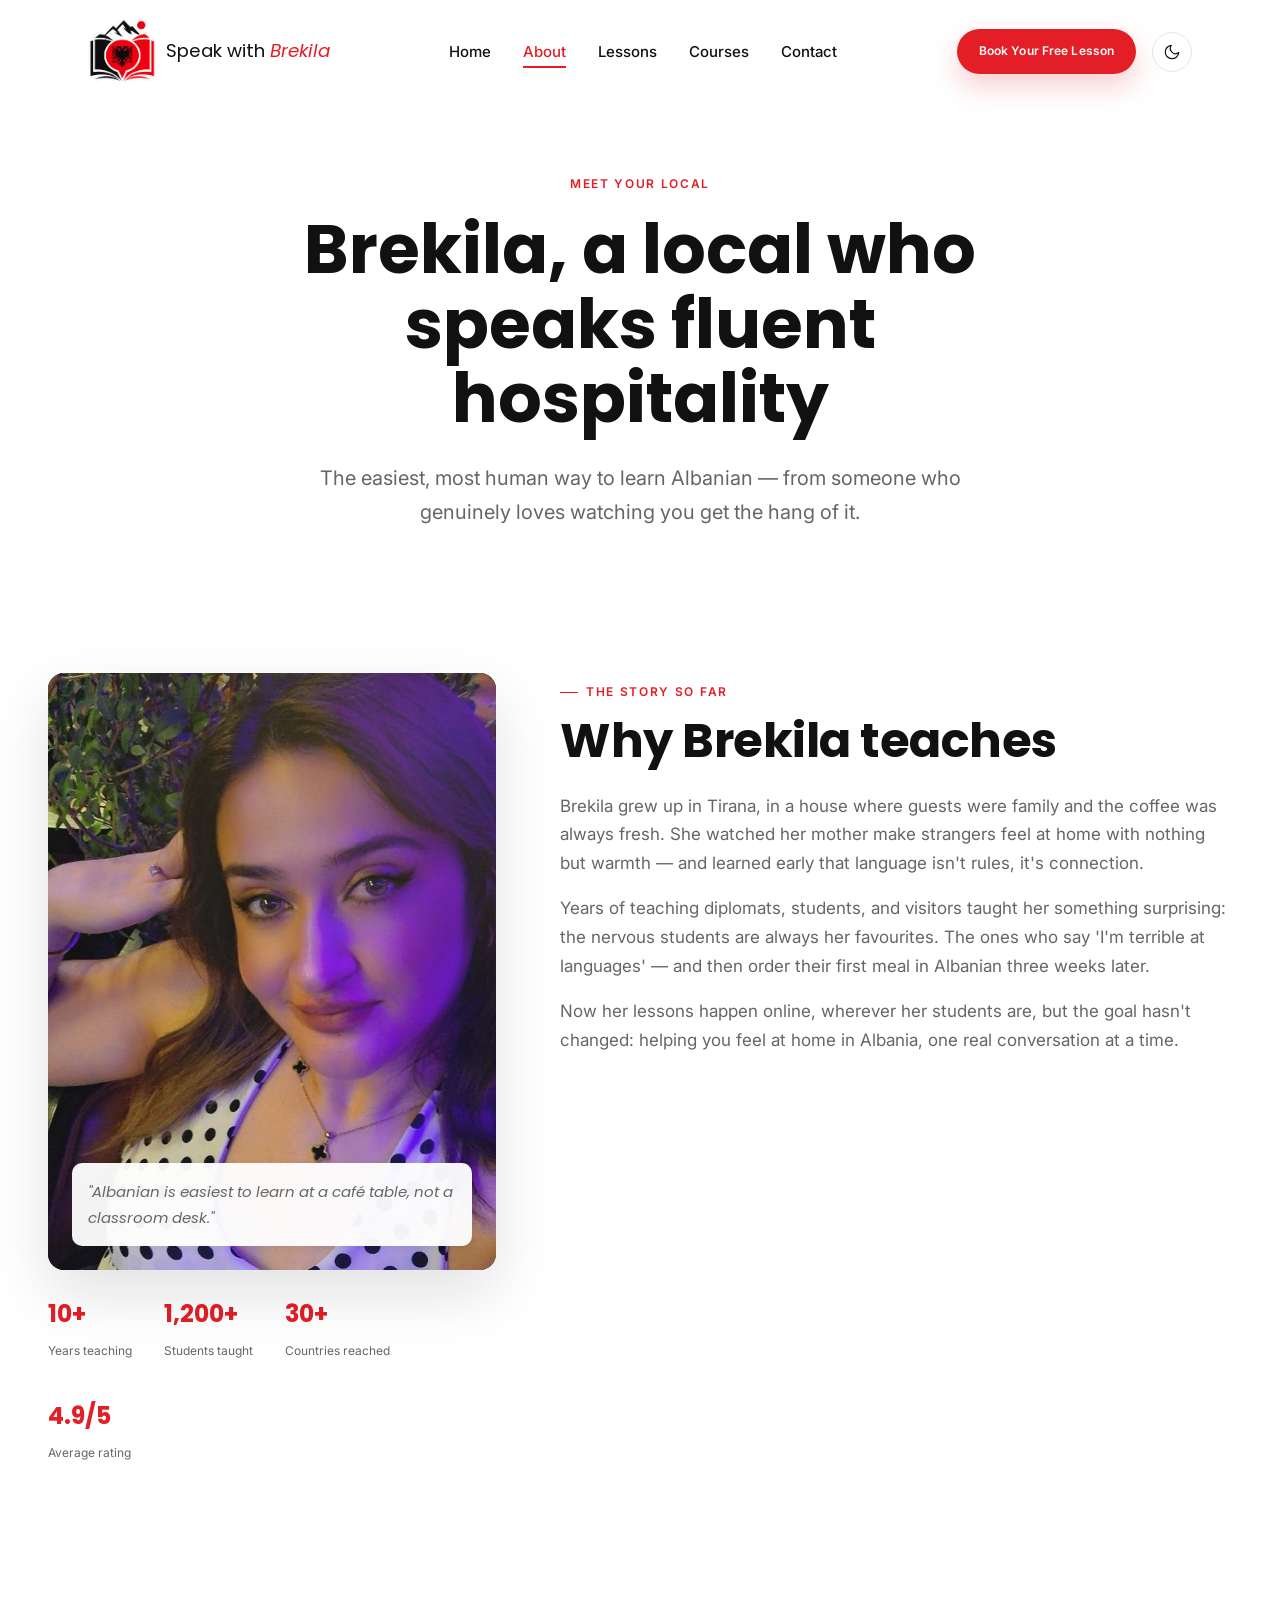
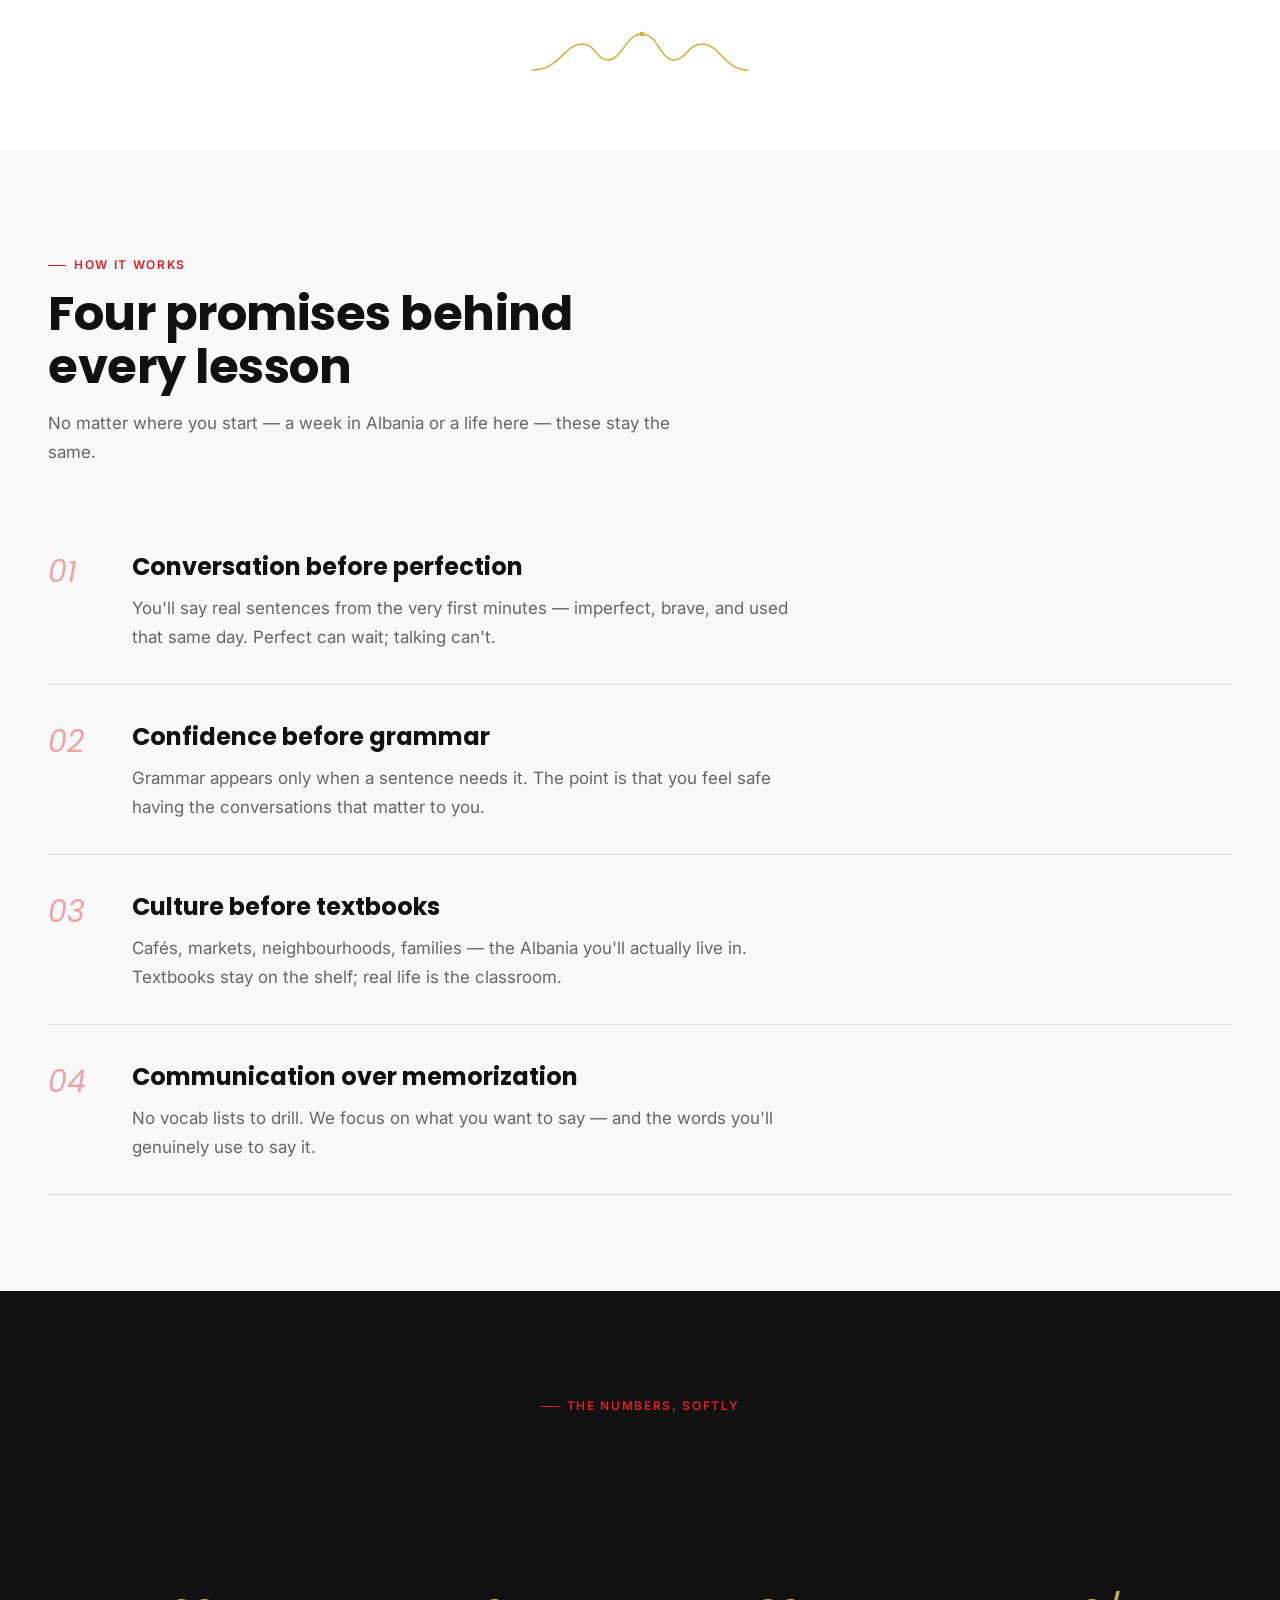
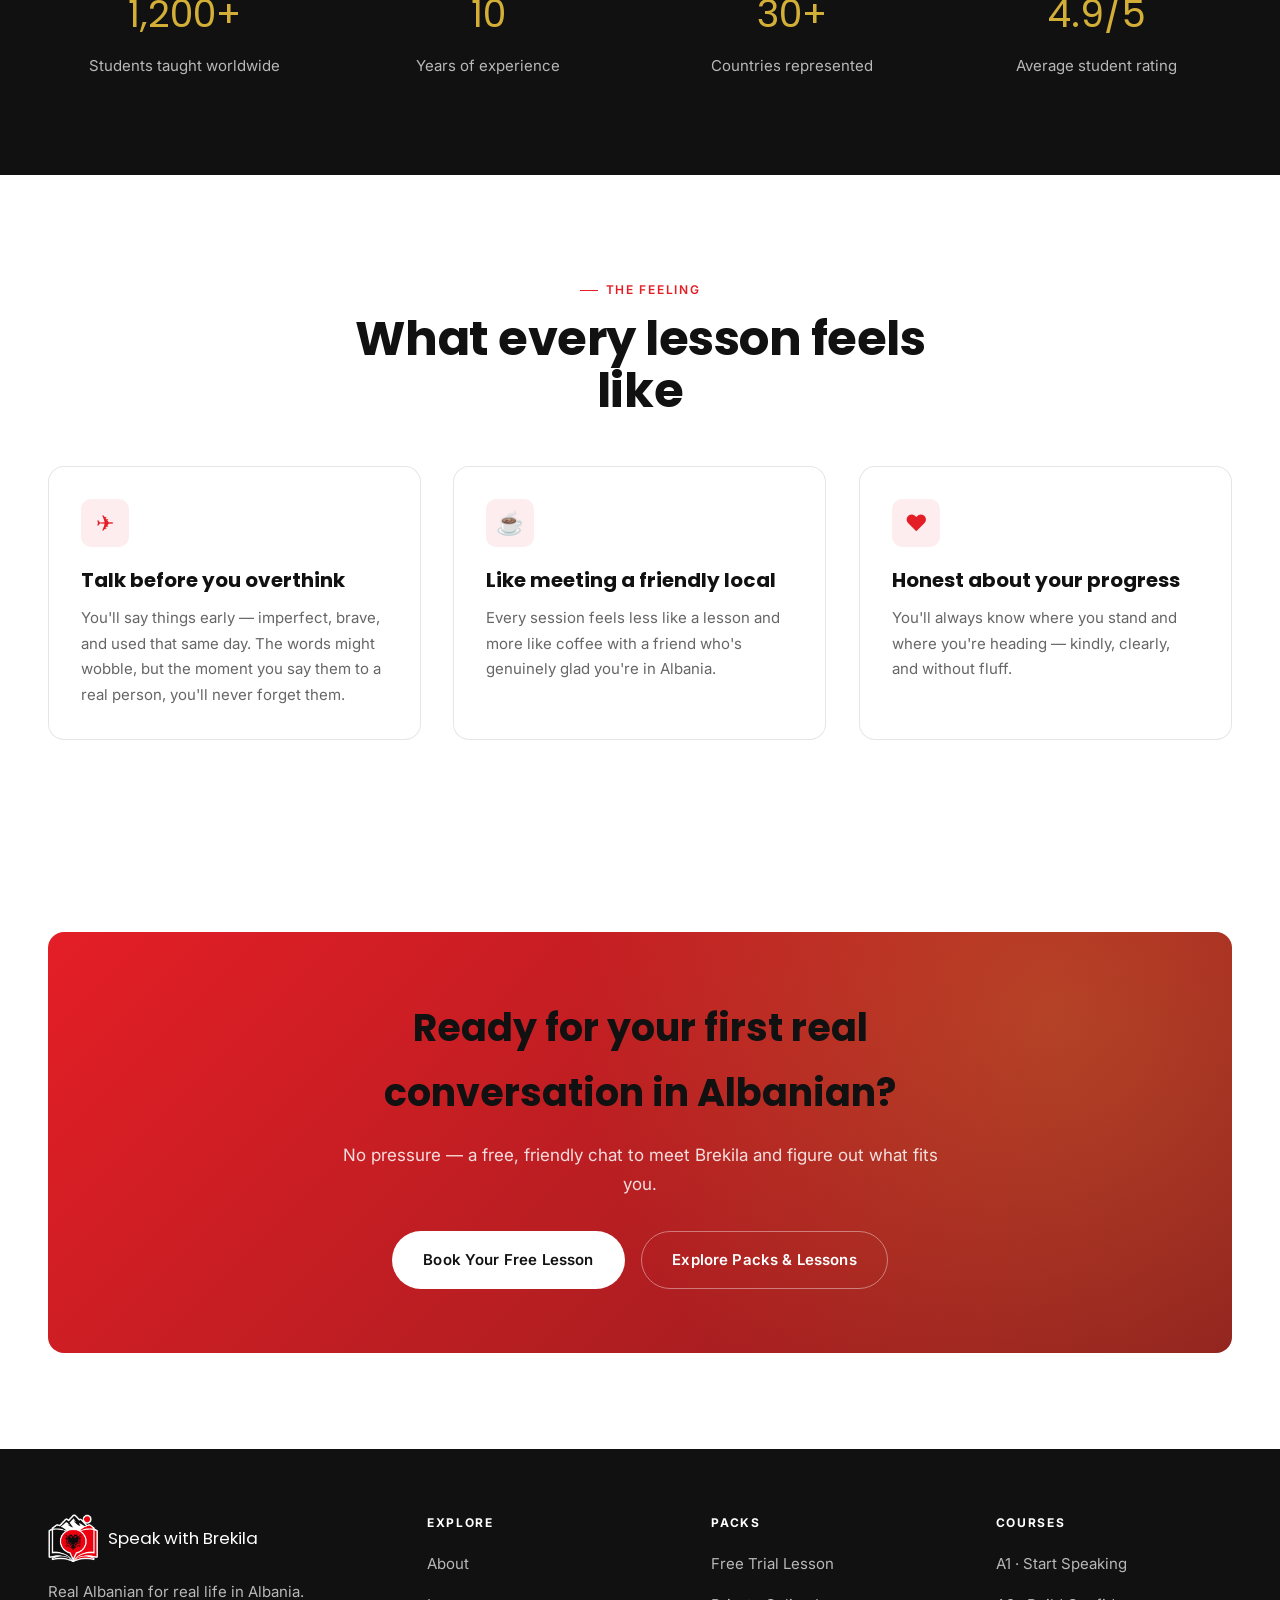
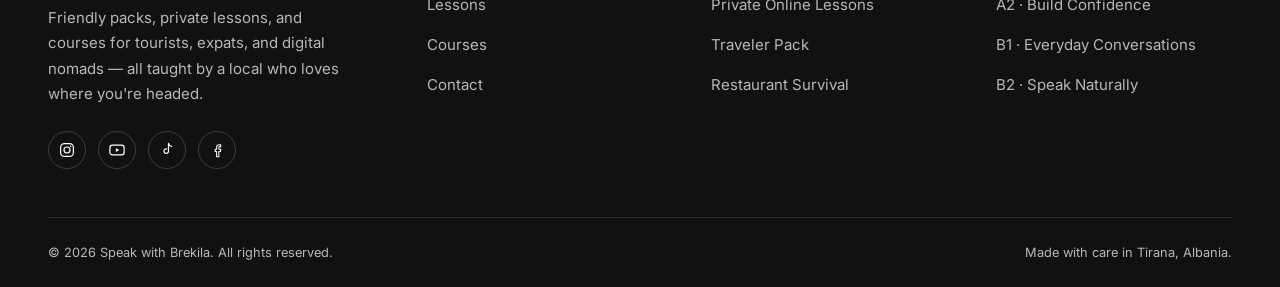
==== commit 8c4b0988: "Brekila" ====
--- a/about.html
+++ b/about.html
@@ -3,25 +3,25 @@
 <head>
   <meta charset="UTF-8" />
   <meta name="viewport" content="width=device-width, initial-scale=1.0" />
-  <title>About Erisa — Albanian with Erisa</title>
-  <meta name="description" content="Meet Erisa Krasniqi, native Albanian speaker and instructor with 10+ years of teaching experience across 30+ countries." />
+  <title>Meet Brekila — Speak with Brekila</title>
+  <meta name="description" content="Meet Brekila, a local from Tirana who teaches the Albanian you'll actually use — at cafés, markets, and with friends. Book your free lesson." />
 
   <meta property="og:type" content="website" />
-  <meta property="og:title" content="About Erisa — Albanian with Erisa" />
-  <meta property="og:description" content="Meet the teacher: a native Albanian speaker with a decade of teaching experience." />
-  <meta property="og:site_name" content="Albanian with Erisa" />
+  <meta property="og:title" content="Meet Brekila — Speak with Brekila" />
+  <meta property="og:description" content="A local from Tirana who loves two things: Albania, and watching nervous students become confident speakers." />
+  <meta property="og:site_name" content="Speak with Brekila" />
 
   <meta name="twitter:card" content="summary_large_image" />
-  <meta name="twitter:title" content="About Erisa — Albanian with Erisa" />
-  <meta name="twitter:description" content="Meet the teacher: a native Albanian speaker with a decade of teaching experience." />
+  <meta name="twitter:title" content="Meet Brekila — Speak with Brekila" />
+  <meta name="twitter:description" content="A local from Tirana who loves two things: Albania, and watching nervous students become confident speakers." />
 
   <link rel="preconnect" href="https://fonts.googleapis.com" />
   <link rel="preconnect" href="https://fonts.gstatic.com" crossorigin />
-  <link href="https://fonts.googleapis.com/css2?family=Playfair+Display:ital,wght@0,600;0,700;1,600&family=Inter:wght@400;500;600;700&display=swap" rel="stylesheet" />
+  <link href="https://fonts.googleapis.com/css2?family=Poppins:wght@500;600;700&family=Inter:wght@400;500;600;700&display=swap" rel="stylesheet" />
 
   <link rel="stylesheet" href="assets/css/variables.css" />
+  <link rel="stylesheet" href="assets/css/components.css" />
   <link rel="stylesheet" href="assets/css/style.css" />
-  <link rel="stylesheet" href="assets/css/components.css" />
   <link rel="stylesheet" href="assets/css/animations.css" />
   <script>
     (function(){var t=localStorage.getItem("theme")||(window.matchMedia&&window.matchMedia("(prefers-color-scheme:dark)").matches?"dark":"light");document.documentElement.setAttribute("data-theme",t)})();
@@ -37,9 +37,9 @@
     <!-- PAGE HERO ============================================================= -->
     <section class="page-hero">
       <div class="page-hero__inner" data-reveal>
-        <span class="eyebrow">About</span>
-        <h1 class="page-hero__title">The teacher behind the lessons</h1>
-        <p class="page-hero__lede">Erisa built this school around one idea: Albanian is easiest to learn the way you'd learn it from a friend, not a textbook.</p>
+        <span class="eyebrow">Meet your local</span>
+        <h1 class="page-hero__title">Brekila, a local who speaks fluent hospitality</h1>
+        <p class="page-hero__lede">The easiest, most human way to learn Albanian — from someone who genuinely loves watching you get the hang of it.</p>
       </div>
     </section>
 
@@ -48,15 +48,16 @@
       <div class="section__inner bio-layout">
         <div data-reveal="fade">
           <div class="teacher__portrait">
+            <img class="teacher__photo" src="assets/images/brekila.jpg" alt="Portrait of Brekila, your friendly Albanian guide" />
             <div class="teacher__quote-tag">
-              <p>"Language should feel like an inheritance, not homework."</p>
+              <p>"Albanian is easiest to learn at a café table, not a classroom desk."</p>
             </div>
           </div>
           <div class="teacher__credentials" data-component="credentials"></div>
         </div>
         <div data-reveal>
-          <span class="eyebrow">Biography</span>
-          <h2 class="section-title" style="margin-bottom:1.5rem">Erisa Krasniqi</h2>
+          <span class="eyebrow">The story so far</span>
+          <h2 class="section-title" style="margin-bottom:1.5rem">Why Brekila teaches</h2>
           <div data-component="teacher-bio"></div>
         </div>
       </div>
@@ -68,9 +69,9 @@
     <section class="section section--soft">
       <div class="section__inner">
         <div class="section-head">
-          <span class="eyebrow">Teaching philosophy</span>
-          <h2 class="section-title">How Erisa teaches</h2>
-          <p class="section-lede">Three principles run through every lesson and course, whether you're a complete beginner or reconnecting with a language you grew up hearing.</p>
+          <span class="eyebrow">How it works</span>
+          <h2 class="section-title">Four promises behind every lesson</h2>
+          <p class="section-lede">No matter where you start — a week in Albania or a life here — these stay the same.</p>
         </div>
         <div data-component="philosophy-list"></div>
       </div>
@@ -80,8 +81,8 @@
     <section class="section section--charcoal">
       <div class="section__inner">
         <div class="section-head section-head--center">
-          <span class="eyebrow" style="justify-content:center">Track record</span>
-          <h2 class="section-title">A decade in the (virtual) classroom</h2>
+          <span class="eyebrow" style="justify-content:center">The numbers, softly</span>
+          <h2 class="section-title">A decade of learners turning into locals</h2>
         </div>
         <div class="stats-strip" data-component="stats-strip"></div>
       </div>
@@ -91,24 +92,24 @@
     <section class="section">
       <div class="section__inner">
         <div class="section-head section-head--center">
-          <span class="eyebrow" style="justify-content:center">Values</span>
-          <h2 class="section-title">What this classroom stands for</h2>
+          <span class="eyebrow" style="justify-content:center">The feeling</span>
+          <h2 class="section-title">What every lesson feels like</h2>
         </div>
         <div class="grid grid--3">
           <div class="value-tile" data-reveal>
-            <div class="value-tile__icon" style="font-size:1.4rem;">★</div>
-            <h3>Patience over pace</h3>
-            <p>Every student moves at the speed that actually helps them retain the language — never a fixed syllabus clock.</p>
+            <div class="value-tile__icon" style="font-size:1.4rem;">✈</div>
+            <h3>Talk before you overthink</h3>
+            <p>You'll say things early — imperfect, brave, and used that same day. The words might wobble, but the moment you say them to a real person, you'll never forget them.</p>
           </div>
           <div class="value-tile" data-reveal>
-            <div class="value-tile__icon" style="font-size:1.4rem;">☾</div>
-            <h3>No judgment, ever</h3>
-            <p>Mispronouncing a word is part of the process. This classroom is built for adults who feel self-conscious learning something new.</p>
+            <div class="value-tile__icon" style="font-size:1.4rem;">☕</div>
+            <h3>Like meeting a friendly local</h3>
+            <p>Every session feels less like a lesson and more like coffee with a friend who's genuinely glad you're in Albania.</p>
           </div>
           <div class="value-tile" data-reveal>
-            <div class="value-tile__icon" style="font-size:1.4rem;">✎</div>
-            <h3>Honesty about progress</h3>
-            <p>You'll always get a direct, kind answer about where you actually stand — not empty encouragement.</p>
+            <div class="value-tile__icon" style="font-size:1.4rem;">♥</div>
+            <h3>Honest about your progress</h3>
+            <p>You'll always know where you stand and where you're heading — kindly, clearly, and without fluff.</p>
           </div>
         </div>
       </div>
@@ -119,11 +120,11 @@
       <div class="section__inner">
         <div class="cta-banner" data-reveal>
           <div class="cta-banner__content">
-            <h2>Ready to start learning with Erisa?</h2>
-            <p>Book a free trial lesson — no commitment, just a real first conversation.</p>
+            <h2>Ready for your first real conversation in Albanian?</h2>
+            <p>No pressure — a free, friendly chat to meet Brekila and figure out what fits you.</p>
             <div class="cta-banner__actions">
-              <a href="contact.html" class="btn btn-on-dark">Book a Free Trial Lesson</a>
-              <a href="lessons.html" class="btn btn-secondary" style="border-color:rgba(255,255,255,0.4); color:#fff;">See Lesson Types</a>
+              <a href="contact.html" class="btn btn-on-dark">Book Your Free Lesson</a>
+              <a href="lessons.html" class="btn btn-secondary" style="border-color:rgba(255,255,255,0.4); color:#fff;">Explore Packs &amp; Lessons</a>
             </div>
           </div>
         </div>
@@ -138,4 +139,4 @@
   <script src="assets/js/animations.js"></script>
   <script src="assets/js/main.js"></script>
 </body>
-</html>
+</html>
--- a/assets/css/variables.css
+++ b/assets/css/variables.css
@@ -1,33 +1,33 @@
 /* ==========================================================================
-   ALBANIAN WITH ERISA — DESIGN TOKENS
+   SPEAK WITH BREKILA — DESIGN TOKENS
    Single source of truth for color, type, spacing and motion.
    Every other stylesheet reads from these custom properties only.
    ========================================================================== */
 
 :root {
-  /* ---- Brand color: Red / Black / White ------------------------------- */
-  --color-red: #C62828;
-  --color-red-hover: #A32020;
-  --color-red-tint-08: rgba(198, 40, 40, 0.08);
-  --color-red-tint-14: rgba(198, 40, 40, 0.14);
-  --color-red-tint-40: rgba(198, 40, 40, 0.4);
+  /* ---- Brand color: Albanian Red / Charcoal / White -------------------- */
+  --color-red: #E41E26;
+  --color-red-hover: #C0151F;
+  --color-red-tint-08: rgba(228, 30, 38, 0.08);
+  --color-red-tint-14: rgba(228, 30, 38, 0.14);
+  --color-red-tint-40: rgba(228, 30, 38, 0.4);
 
-  --color-charcoal: #222222;
-  --color-charcoal-70: rgba(34, 34, 34, 0.7);
+  --color-charcoal: #111111;
+  --color-charcoal-70: rgba(17, 17, 17, 0.7);
 
-  --color-warm-white: #FAFAF8;
-  --color-soft-gray: #F4F4F4;
+  --color-warm-white: #FFFFFF;
+  --color-soft-gray: #F8F8F8;
   --color-text-gray: #666666;
-  --color-line: rgba(34, 34, 34, 0.1);
+  --color-line: rgba(17, 17, 17, 0.1);
   --color-white: #FFFFFF;
 
   /* ---- Accents (used sparingly, never as identity) --------------------- */
-  --color-accent-blue: #2F6FB6;
+  --color-accent-blue: #111111;
   --color-accent-gold: #D4AF37;
   --color-accent-gold-tint: rgba(212, 175, 55, 0.14);
 
   /* ---- Typography -------------------------------------------------------*/
-  --font-display: 'Playfair Display', 'Georgia', serif;
+  --font-display: 'Poppins', 'Inter', -apple-system, BlinkMacSystemFont, sans-serif;
   --font-body: 'Inter', -apple-system, BlinkMacSystemFont, 'Segoe UI', sans-serif;
 
   --fs-eyebrow: 0.75rem;
@@ -67,10 +67,10 @@
   --radius-sm: 10px;
   --radius-pill: 999px;
 
-  --shadow-sm: 0 2px 8px rgba(34, 34, 34, 0.06);
-  --shadow-md: 0 8px 24px rgba(34, 34, 34, 0.08);
-  --shadow-lg: 0 24px 60px rgba(34, 34, 34, 0.12);
-  --shadow-red: 0 12px 28px rgba(198, 40, 40, 0.22);
+  --shadow-sm: 0 2px 8px rgba(17, 17, 17, 0.06);
+  --shadow-md: 0 8px 24px rgba(17, 17, 17, 0.08);
+  --shadow-lg: 0 24px 60px rgba(17, 17, 17, 0.12);
+  --shadow-red: 0 12px 28px rgba(228, 30, 38, 0.22);
 
   /* ---- Motion -------------------------------------------------------------*/
   --ease-out: cubic-bezier(0.16, 1, 0.3, 1);
@@ -111,24 +111,24 @@
 
 [data-theme="dark"] {
   /* ---- Brand color ----------------------------------------------------- */
-  --color-red: #C62828;
-  --color-red-hover: #D32F2F;
-  --color-red-tint-08: rgba(198, 40, 40, 0.18);
-  --color-red-tint-14: rgba(198, 40, 40, 0.25);
-  --color-red-tint-40: rgba(198, 40, 40, 0.5);
+  --color-red: #E41E26;
+  --color-red-hover: #F04149;
+  --color-red-tint-08: rgba(228, 30, 38, 0.18);
+  --color-red-tint-14: rgba(228, 30, 38, 0.25);
+  --color-red-tint-40: rgba(228, 30, 38, 0.5);
 
   /* ---- Neutrals -------------------------------------------------------- */
   --color-charcoal: #F5F5F5;
   --color-charcoal-70: rgba(245, 245, 245, 0.7);
 
-  --color-warm-white: #111111;
-  --color-soft-gray: #181818;
-  --color-text-gray: #A0A0A0;
+  --color-warm-white: #0F0F0F;
+  --color-soft-gray: #171717;
+  --color-text-gray: #9E9E9E;
   --color-line: rgba(255, 255, 255, 0.08);
-  --color-white: #202020;
+  --color-white: #1B1B1B;
 
   /* ---- Accents --------------------------------------------------------- */
-  --color-accent-blue: #4A90E2;
+  --color-accent-blue: #E41E26;
   --color-accent-gold: #D4AF37;
   --color-accent-gold-tint: rgba(212, 175, 55, 0.15);
 
@@ -136,5 +136,5 @@
   --shadow-sm: 0 2px 8px rgba(0, 0, 0, 0.3);
   --shadow-md: 0 8px 24px rgba(0, 0, 0, 0.4);
   --shadow-lg: 0 24px 60px rgba(0, 0, 0, 0.5);
-  --shadow-red: 0 12px 28px rgba(198, 40, 40, 0.35);
+  --shadow-red: 0 12px 28px rgba(228, 30, 38, 0.35);
 }
--- a/assets/css/components.css
+++ b/assets/css/components.css
@@ -112,7 +112,7 @@
   top: 0;
   z-index: var(--z-nav);
   width: 100%;
-  background: rgba(250, 250, 248, 0.82);
+  background: rgba(255, 255, 255, 0.85);
   backdrop-filter: saturate(180%) blur(14px);
   -webkit-backdrop-filter: saturate(180%) blur(14px);
   border-bottom: 1px solid transparent;
@@ -172,6 +172,7 @@
   color: var(--color-charcoal);
   text-decoration: none;
   padding: 0.3rem 0;
+  transition: color var(--duration-fast) var(--ease-standard);
 }
 
 .navbar__links a::after {
@@ -187,6 +188,19 @@
 .navbar__links a[aria-current="page"]::after { right: 0; }
 .navbar__links a[aria-current="page"] { color: var(--color-red); }
 
+.navbar__drawer-close { display: none; }
+.navbar__drawer-divider { display: none; }
+.navbar__drawer-cta { display: none; }
+.navbar__drawer-theme { display: none; }
+
+/* Hide drawer-specific li items on desktop */
+.navbar__drawer-close-li,
+.navbar__drawer-divider-li,
+.navbar__drawer-cta,
+.navbar__drawer-theme {
+  display: none;
+}
+
 .navbar__actions { display: flex; align-items: center; gap: var(--space-3); }
 
 .navbar__toggle {
@@ -202,9 +216,6 @@
   width: 22px; height: 2px; background: var(--color-charcoal); border-radius: 2px;
   transition: transform var(--duration-fast) var(--ease-standard), opacity var(--duration-fast);
 }
-.navbar__toggle[aria-expanded="true"] span:nth-child(1) { transform: translateY(7px) rotate(45deg); }
-.navbar__toggle[aria-expanded="true"] span:nth-child(2) { opacity: 0; }
-.navbar__toggle[aria-expanded="true"] span:nth-child(3) { transform: translateY(-7px) rotate(-45deg); }
 
 /* ---------------------------------------------------------------------- */
 /* Hero                                                                    */
@@ -281,13 +292,23 @@
   position: absolute;
   inset: 0;
   background-image: radial-gradient(circle at 25% 20%, rgba(255,255,255,0.16), transparent 45%);
+  z-index: 1;
+}
+
+.hero__visual-img {
+  position: absolute;
+  inset: 0;
+  width: 100%;
+  height: 100%;
+  object-fit: cover;
 }
 
 .hero__visual-card {
   position: relative;
+  z-index: 2;
   margin: var(--space-3);
   padding: var(--space-4);
-  background: rgba(250, 250, 248, 0.94);
+  background: rgba(255, 255, 255, 0.95);
   backdrop-filter: blur(6px);
   border-radius: var(--radius-sm);
   width: calc(100% - 2 * var(--space-3));
@@ -372,7 +393,7 @@
   margin-top: var(--space-3);
 }
 .section--charcoal .section-lede,
-.section--red .section-lede { color: rgba(250,250,248,0.78); }
+.section--red .section-lede { color: rgba(255, 255, 255, 0.78); }
 
 .section-foot {
   margin-top: var(--space-6);
@@ -426,7 +447,7 @@
   position: absolute;
   top: var(--space-3);
   left: var(--space-3);
-  background: rgba(250,250,248,0.92);
+  background: rgba(255, 255, 255, 0.92);
   color: var(--color-charcoal);
   font-size: 0.7rem;
   font-weight: 700;
@@ -520,6 +541,7 @@
 }
 .chip--gold { background: var(--color-accent-gold); color: var(--color-charcoal); }
 .chip--red { background: var(--color-red); color: var(--color-white); }
+.chip--charcoal { background: #111111; color: #FFFFFF; }
 
 /* ---------------------------------------------------------------------- */
 /* Why-learn / value tiles                                                 */
@@ -573,13 +595,20 @@
   position: absolute; inset: 0;
   background: radial-gradient(circle at 70% 15%, rgba(212,175,55,0.22), transparent 50%);
 }
+.teacher__portrait .teacher__photo {
+  position: absolute;
+  inset: 0;
+  width: 100%;
+  height: 100%;
+  object-fit: cover;
+}
 .teacher__quote-tag {
   position: absolute;
   bottom: var(--space-4);
   left: var(--space-4);
   right: var(--space-4);
   padding: var(--space-3);
-  background: rgba(250,250,248,0.95);
+  background: rgba(255, 255, 255, 0.95);
   border-radius: var(--radius-sm);
   box-shadow: var(--shadow-sm);
 }
@@ -733,8 +762,8 @@
 /* Footer                                                                  */
 /* ---------------------------------------------------------------------- */
 .footer {
-  background: #222222;
-  color: rgba(250,250,248,0.7);
+  background: #111111;
+  color: rgba(255, 255, 255, 0.7);
   padding: var(--space-7) var(--container-pad) var(--space-4);
 }
 .footer__grid {
@@ -744,9 +773,9 @@
   grid-template-columns: 1.4fr 1fr 1fr 1fr;
   gap: var(--space-6);
   padding-bottom: var(--space-6);
-  border-bottom: 1px solid rgba(250,250,248,0.12);
-}
-.footer__brand { display: flex; align-items: center; gap: 0.6rem; color: #FAFAF8; margin-bottom: var(--space-3); text-decoration: none;}
+  border-bottom: 1px solid rgba(255, 255, 255, 0.12);
+}
+.footer__brand { display: flex; align-items: center; gap: 0.6rem; color: #FFFFFF; margin-bottom: var(--space-3); text-decoration: none;}
 .footer__brand .navbar__mark { width: 50px; height: 50px; border-radius: 3px; }
 .footer__brand-text { font-family: var(--font-display); font-size: 1.05rem; }
 .footer__about { font-size: var(--fs-body-sm); line-height: var(--lh-body); max-width: 34ch; }
@@ -754,9 +783,9 @@
 .footer__social a {
   width: 38px; height: 38px;
   border-radius: 50%;
-  border: 1px solid rgba(250,250,248,0.18);
+  border: 1px solid rgba(255, 255, 255, 0.18);
   display: flex; align-items: center; justify-content: center;
-  color: #FAFAF8;
+  color: #FFFFFF;
   transition: background var(--duration-fast), border-color var(--duration-fast), transform var(--duration-fast);
 }
 .footer__social a:hover { background: var(--color-red); border-color: var(--color-red); transform: translateY(-3px); }
@@ -766,12 +795,12 @@
   font-size: var(--fs-eyebrow);
   letter-spacing: var(--tracking-eyebrow);
   text-transform: uppercase;
-  color: #FAFAF8;
+  color: #FFFFFF;
   margin-bottom: var(--space-3);
 }
 .footer__links { list-style: none; display: flex; flex-direction: column; gap: 0.7rem; }
-.footer__links a { color: rgba(250,250,248,0.7); text-decoration: none; font-size: var(--fs-body-sm); transition: color var(--duration-fast); }
-.footer__links a:hover { color: #FAFAF8; }
+.footer__links a { color: rgba(255, 255, 255, 0.7); text-decoration: none; font-size: var(--fs-body-sm); transition: color var(--duration-fast); }
+.footer__links a:hover { color: #FFFFFF; }
 
 .footer__bottom {
   max-width: var(--container-max);
@@ -881,7 +910,7 @@
 }
 .stats-strip__label {
   font-size: var(--fs-body-sm);
-  color: rgba(250,250,248,0.7);
+  color: rgba(255, 255, 255, 0.7);
   margin-top: 0.4rem;
 }
 
@@ -1121,6 +1150,12 @@
   color: #111111;
 }
 
+/* Charcoal chip */
+[data-theme="dark"] .chip--charcoal {
+  background: #F5F5F5;
+  color: #111111;
+}
+
 /* Secondary button on dark */
 [data-theme="dark"] .btn-secondary {
   border-color: rgba(255, 255, 255, 0.15);
--- a/assets/css/style.css
+++ b/assets/css/style.css
@@ -90,24 +90,13 @@
 
 /* ---- Tablet: <= 960px --------------------------------------------------- */
 @media (max-width: 960px) {
-  .navbar__links { display: none; }
   .navbar__toggle { display: flex; }
 
-  .navbar__links.is-open {
-    display: flex;
-    position: absolute;
-    top: 100%;
-    left: 0; right: 0;
-    flex-direction: column;
-    align-items: stretch;
-    gap: 0;
-    background: var(--color-warm-white);
-    border-bottom: 1px solid var(--color-line);
-    padding: var(--space-2) var(--container-pad) var(--space-4);
-    box-shadow: var(--shadow-md);
-  }
-  .navbar__links.is-open a { padding: 0.9rem 0; }
-  .navbar__links.is-open a::after { display: none; }
+  .navbar__actions .btn-primary,
+  .navbar__actions .theme-toggle { display: none; }
+
+  .navbar__desktop-cta,
+  .navbar__desktop-theme { display: none !important; }
 
   .hero__inner { grid-template-columns: 1fr; }
   .hero__visual { max-width: 460px; margin: 0 auto; aspect-ratio: 4/3; }
@@ -127,6 +116,208 @@
   .stats-strip { grid-template-columns: repeat(2, 1fr); }
 }
 
+/* ==========================================================================
+   MOBILE OVERLAY
+   ========================================================================== */
+.navbar__overlay {
+  position: fixed;
+  inset: 0;
+  background: rgba(0, 0, 0, 0.45);
+  opacity: 0;
+  visibility: hidden;
+  transition: opacity 0.35s ease, visibility 0.35s ease;
+  z-index: 190;
+}
+.navbar__overlay.is-open {
+  opacity: 1;
+  visibility: visible;
+}
+
+/* ==========================================================================
+   MOBILE DRAWER (<= 960px)
+   Replaces the old dropdown. Slides in from the left.
+   ========================================================================== */
+@media (max-width: 960px) {
+  .navbar__links {
+    position: fixed;
+    top: 0;
+    left: 0;
+    height: 100vh;
+    height: 100dvh;
+    width: min(82vw, 360px);
+    display: flex;
+    flex-direction: column;
+    background:
+      linear-gradient(180deg, color-mix(in srgb, var(--color-red) 5%, var(--color-warm-white)) 0%, var(--color-warm-white) 18%);
+    padding: 1.35rem 1rem 1rem;
+    transform: translateX(-100%);
+    transition: transform 0.4s cubic-bezier(0.16, 1, 0.3, 1);
+    z-index: 200;
+    overflow-y: auto;
+    -webkit-overflow-scrolling: touch;
+    box-shadow: none;
+    border: none;
+    gap: 0;
+  }
+
+  .navbar__links.is-open {
+    transform: translateX(0);
+    box-shadow: var(--shadow-lg);
+  }
+
+  .navbar__links li {
+    list-style: none;
+    width: 100%;
+  }
+
+  .navbar__links a {
+    display: flex;
+    align-items: center;
+    width: 100%;
+    min-height: 3.5rem;
+    padding: 1rem 1.35rem;
+    font-size: 1.05rem;
+    font-weight: 600;
+    line-height: 1.3;
+    justify-content: flex-start;
+    text-align: left;
+    border-radius: 12px;
+    background: transparent;
+    border: 1px solid transparent;
+    box-shadow: none;
+    transition:
+      background-color var(--duration-fast) var(--ease-standard),
+      border-color var(--duration-fast) var(--ease-standard),
+      color var(--duration-fast) var(--ease-standard),
+      transform var(--duration-fast) var(--ease-standard);
+  }
+
+  .navbar__links li + li:not(.navbar__drawer-divider-li):not(.navbar__drawer-cta):not(.navbar__drawer-theme) {
+    margin-top: 0.5rem;
+  }
+
+  .navbar__links a::after { display: none; }
+
+  .navbar__links a:hover,
+  .navbar__links a:focus-visible {
+    background: color-mix(in srgb, var(--color-red) 7%, transparent);
+    border-color: color-mix(in srgb, var(--color-red) 10%, transparent);
+    color: var(--color-red);
+    transform: none;
+  }
+
+  .navbar__links a[aria-current="page"] {
+    background: color-mix(in srgb, var(--color-red) 12%, var(--color-warm-white));
+    border-color: color-mix(in srgb, var(--color-red) 18%, transparent);
+    color: var(--color-red);
+    padding-left: 1.35rem;
+    box-shadow:
+      inset 3px 0 0 var(--color-red),
+      inset 0 0 0 1px rgba(255, 255, 255, 0.08);
+  }
+
+  .navbar__drawer-close {
+    display: flex;
+    align-items: center;
+    justify-content: center;
+    width: 44px;
+    height: 44px;
+    border-radius: 50%;
+    background: none;
+    border: 1px solid var(--color-line);
+    color: var(--color-charcoal);
+    cursor: pointer;
+    margin-bottom: 0.5rem;
+    transition: background var(--duration-fast), border-color var(--duration-fast);
+  }
+  .navbar__drawer-close:hover {
+    background: var(--color-red-tint-08);
+    border-color: var(--color-red);
+    color: var(--color-red);
+  }
+  .navbar__drawer-close svg { width: 18px; height: 18px; }
+
+  .navbar__drawer-divider {
+    width: 100%;
+    height: 1px;
+    background: color-mix(in srgb, var(--color-line) 70%, transparent);
+    margin: 0.7rem 0 0.85rem;
+  }
+
+  .navbar__drawer-cta {
+    margin-top: 1rem;
+  }
+  .navbar__drawer-cta-inner {
+    padding: 0.95rem;
+    border-radius: 18px;
+    background: linear-gradient(180deg, var(--color-red-tint-08), rgba(255, 255, 255, 0.28));
+    border: 1px solid color-mix(in srgb, var(--color-red) 12%, transparent);
+  }
+  .navbar__drawer-cta .btn {
+    width: 100%;
+    justify-content: center;
+  }
+
+  .navbar__drawer-theme {
+    margin-top: auto;
+    padding-top: 1rem;
+  }
+  .navbar__drawer-theme-inner {
+    padding: 0;
+    border-radius: 0;
+    background: transparent;
+    border: 0;
+  }
+  .navbar__drawer-theme .theme-toggle {
+    width: 20%;
+    margin: 0 auto;
+    border-radius: var(--radius-sm);
+    height: 48px;
+    font-size: 1rem;
+    gap: 0.6rem;
+    justify-content: center;
+  }
+  .navbar__drawer-theme .theme-toggle:hover {
+    transform: none;
+  }
+
+  /* Show drawer-specific li items */
+  .navbar__drawer-close-li,
+  .navbar__drawer-divider-li,
+  .navbar__drawer-cta,
+  .navbar__drawer-theme {
+    display: block;
+  }
+
+  /* Navbar height on mobile */
+  .navbar__inner {
+    padding-top: 0.75rem;
+    padding-bottom: 0.75rem;
+  }
+
+  /* Smaller logo on mobile */
+  .navbar__mark {
+    width: 48px;
+    height: 48px;
+  }
+
+  /* Smaller wordmark on mobile */
+  .navbar__wordmark {
+    font-size: 0.95rem;
+    white-space: nowrap;
+  }
+
+  /* Bigger hamburger hit area */
+  .navbar__toggle {
+    display: flex;
+    width: 44px;
+    height: 44px;
+    align-items: center;
+    justify-content: center;
+    padding: 0;
+  }
+}
+
 /* ---- Mobile: <= 640px ---------------------------------------------------- */
 @media (max-width: 640px) {
   .grid--3, .grid--4, .grid--2 { grid-template-columns: 1fr; }
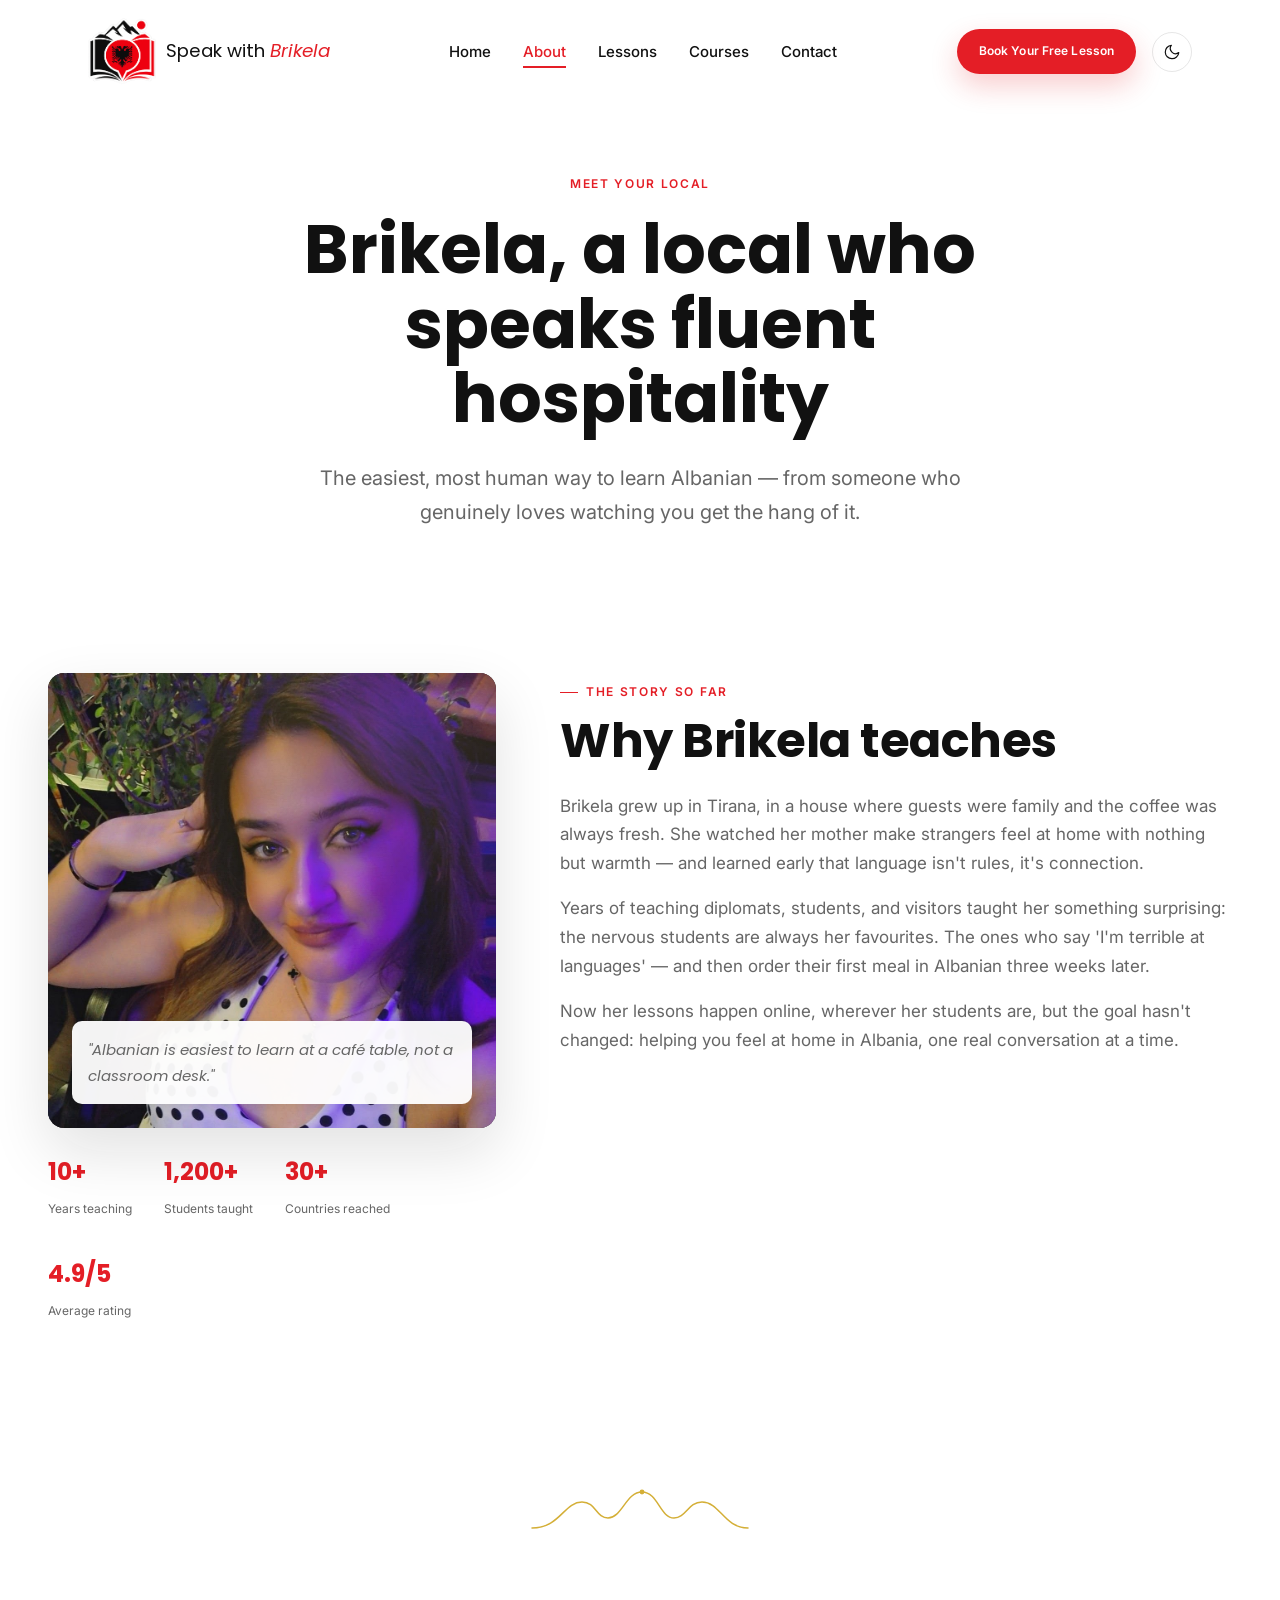
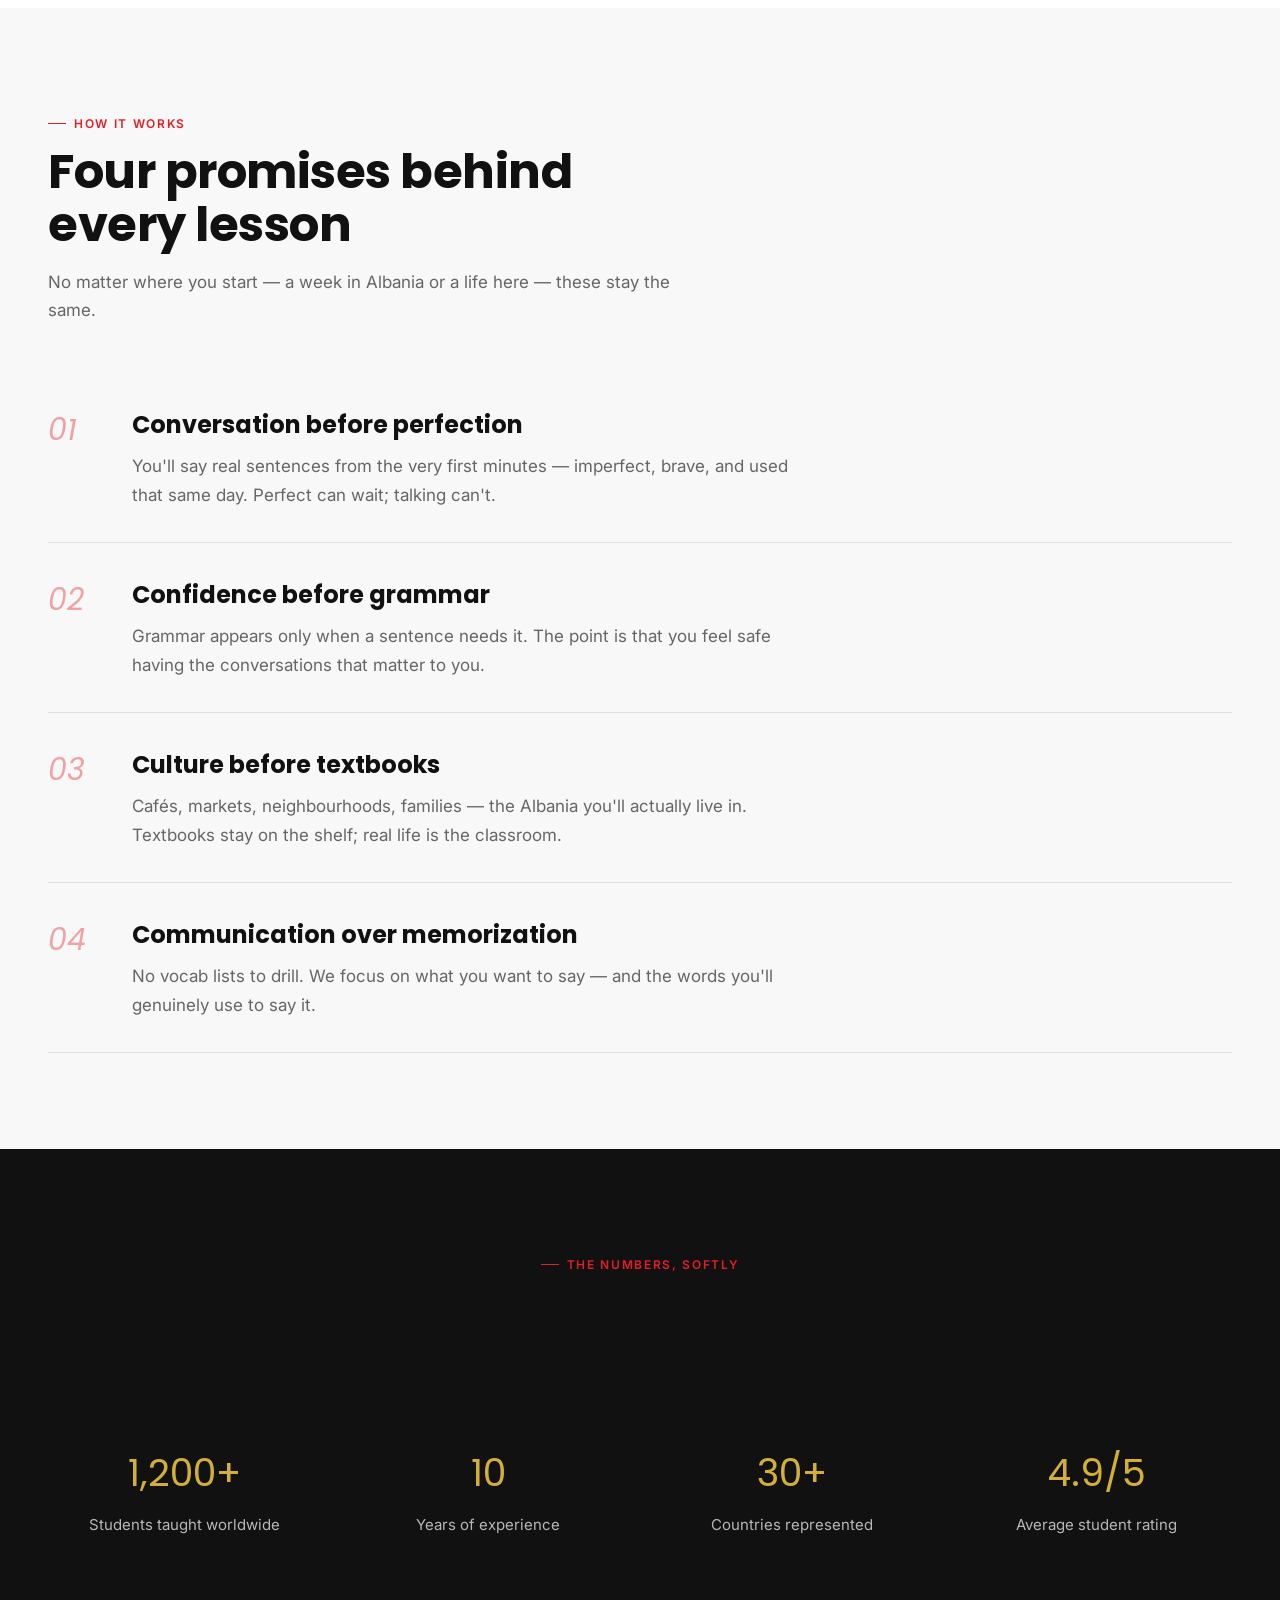
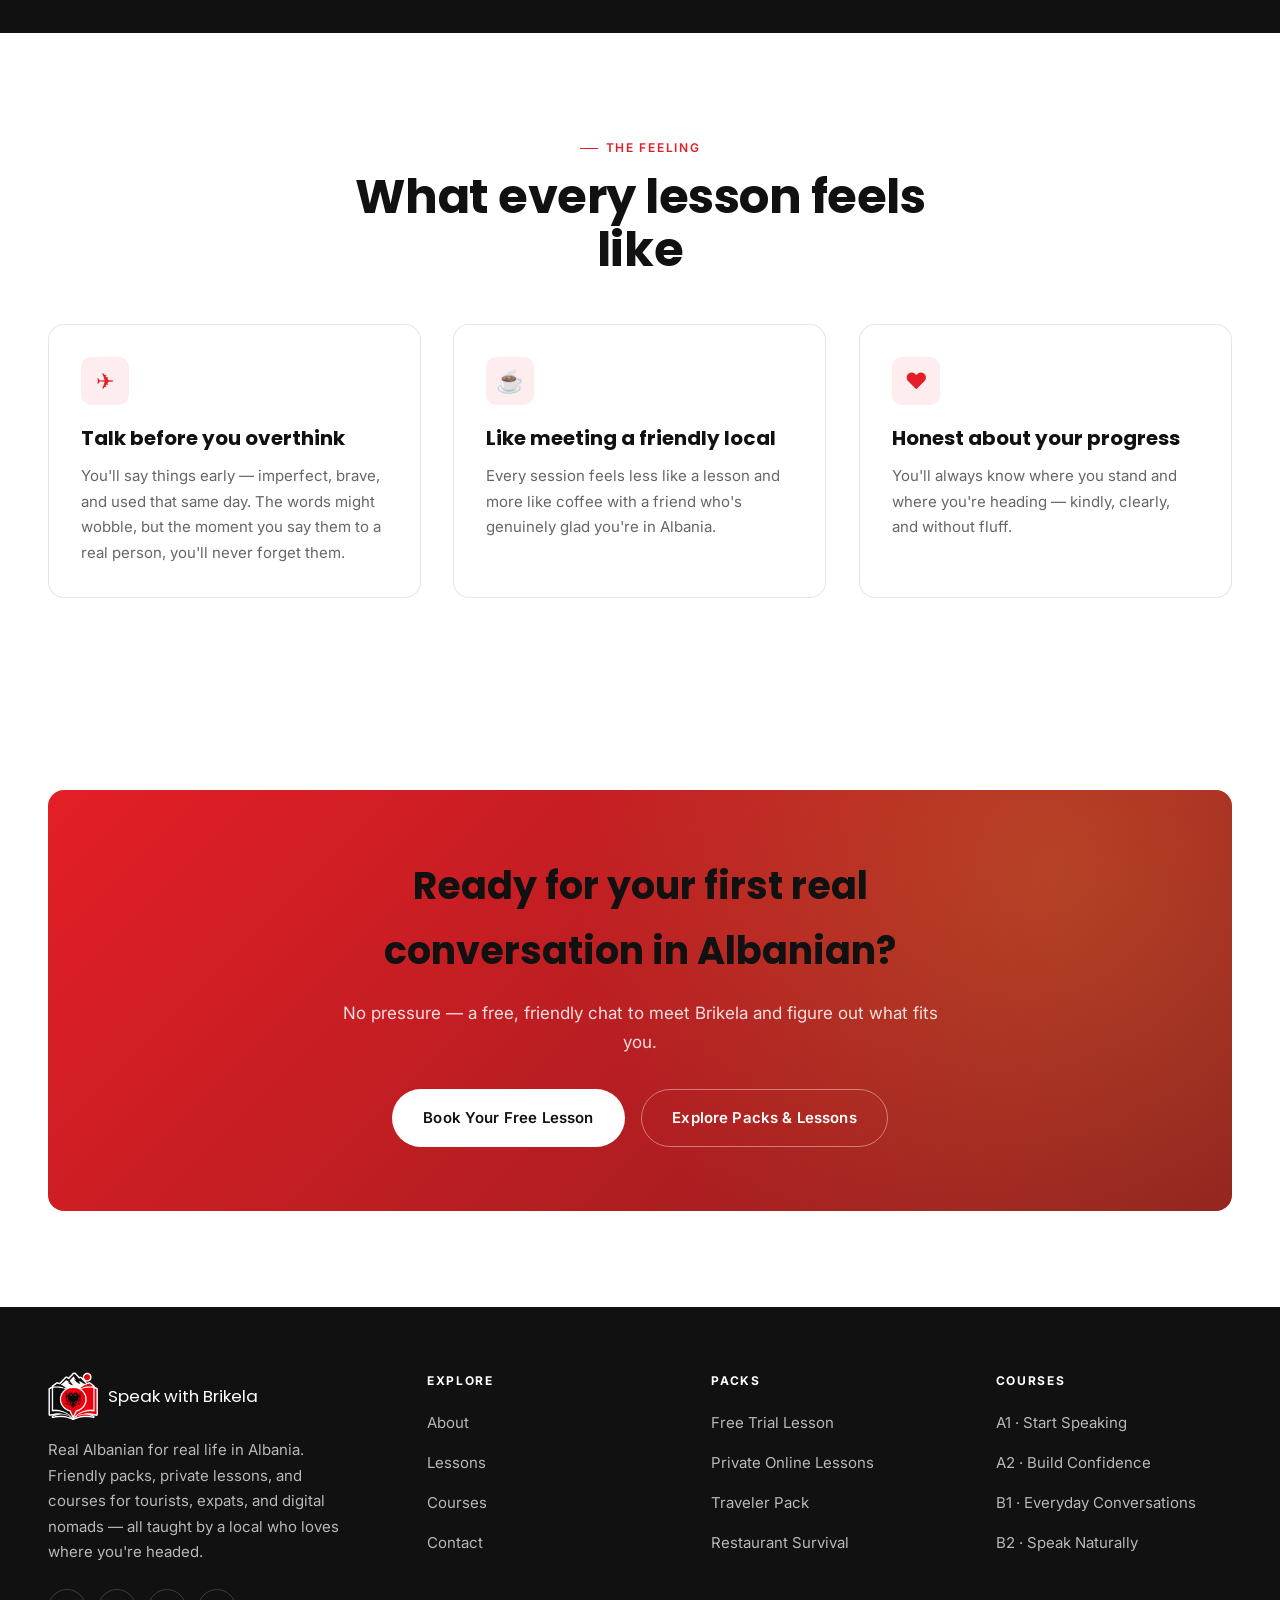
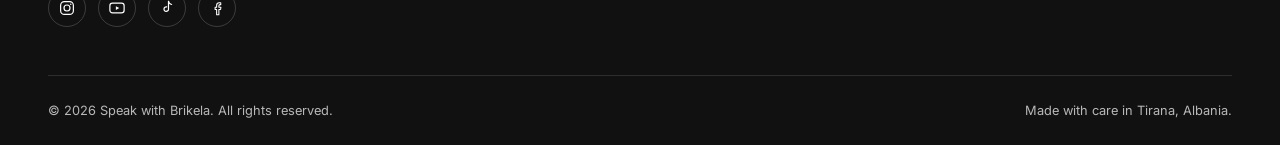
==== commit 382aa727: "Brikela" ====
--- a/about.html
+++ b/about.html
@@ -3,16 +3,16 @@
 <head>
   <meta charset="UTF-8" />
   <meta name="viewport" content="width=device-width, initial-scale=1.0" />
-  <title>Meet Brekila — Speak with Brekila</title>
-  <meta name="description" content="Meet Brekila, a local from Tirana who teaches the Albanian you'll actually use — at cafés, markets, and with friends. Book your free lesson." />
+  <title>Meet Brikela — Speak with Brikela</title>
+  <meta name="description" content="Meet Brikela, a local from Tirana who teaches the Albanian you'll actually use — at cafés, markets, and with friends. Book your free lesson." />
 
   <meta property="og:type" content="website" />
-  <meta property="og:title" content="Meet Brekila — Speak with Brekila" />
+  <meta property="og:title" content="Meet Brikela — Speak with Brikela" />
   <meta property="og:description" content="A local from Tirana who loves two things: Albania, and watching nervous students become confident speakers." />
-  <meta property="og:site_name" content="Speak with Brekila" />
+  <meta property="og:site_name" content="Speak with Brikela" />
 
   <meta name="twitter:card" content="summary_large_image" />
-  <meta name="twitter:title" content="Meet Brekila — Speak with Brekila" />
+  <meta name="twitter:title" content="Meet Brikela — Speak with Brikela" />
   <meta name="twitter:description" content="A local from Tirana who loves two things: Albania, and watching nervous students become confident speakers." />
 
   <link rel="preconnect" href="https://fonts.googleapis.com" />
@@ -38,7 +38,7 @@
     <section class="page-hero">
       <div class="page-hero__inner" data-reveal>
         <span class="eyebrow">Meet your local</span>
-        <h1 class="page-hero__title">Brekila, a local who speaks fluent hospitality</h1>
+        <h1 class="page-hero__title">Brikela, a local who speaks fluent hospitality</h1>
         <p class="page-hero__lede">The easiest, most human way to learn Albanian — from someone who genuinely loves watching you get the hang of it.</p>
       </div>
     </section>
@@ -48,7 +48,7 @@
       <div class="section__inner bio-layout">
         <div data-reveal="fade">
           <div class="teacher__portrait">
-            <img class="teacher__photo" src="assets/images/brekila.jpg" alt="Portrait of Brekila, your friendly Albanian guide" />
+            <img class="teacher__photo" src="assets/images/brikela.jpg" alt="Portrait of Brikela, your friendly Albanian guide" />
             <div class="teacher__quote-tag">
               <p>"Albanian is easiest to learn at a café table, not a classroom desk."</p>
             </div>
@@ -57,7 +57,7 @@
         </div>
         <div data-reveal>
           <span class="eyebrow">The story so far</span>
-          <h2 class="section-title" style="margin-bottom:1.5rem">Why Brekila teaches</h2>
+          <h2 class="section-title" style="margin-bottom:1.5rem">Why Brikela teaches</h2>
           <div data-component="teacher-bio"></div>
         </div>
       </div>
@@ -121,7 +121,7 @@
         <div class="cta-banner" data-reveal>
           <div class="cta-banner__content">
             <h2>Ready for your first real conversation in Albanian?</h2>
-            <p>No pressure — a free, friendly chat to meet Brekila and figure out what fits you.</p>
+            <p>No pressure — a free, friendly chat to meet Brikela and figure out what fits you.</p>
             <div class="cta-banner__actions">
               <a href="contact.html" class="btn btn-on-dark">Book Your Free Lesson</a>
               <a href="lessons.html" class="btn btn-secondary" style="border-color:rgba(255,255,255,0.4); color:#fff;">Explore Packs &amp; Lessons</a>
--- a/assets/css/components.css
+++ b/assets/css/components.css
@@ -584,7 +584,7 @@
 }
 .teacher__portrait {
   position: relative;
-  aspect-ratio: 3 / 4;
+  aspect-ratio: 1080 / 1098;
   border-radius: var(--radius);
   background: linear-gradient(160deg, var(--color-charcoal), #3a3a3a);
   overflow: hidden;
@@ -1078,6 +1078,9 @@
 [data-theme="dark"] .teacher__portrait {
   background: linear-gradient(160deg, #2a2a2a, #1a1a1a);
 }
+[data-theme="dark"] .teacher__quote-tag p {
+  color: #000000;
+}
 
 /* CTA banner */
 [data-theme="dark"] .cta-banner {
--- a/assets/css/style.css
+++ b/assets/css/style.css
@@ -99,14 +99,14 @@
   .navbar__desktop-theme { display: none !important; }
 
   .hero__inner { grid-template-columns: 1fr; }
-  .hero__visual { max-width: 460px; margin: 0 auto; aspect-ratio: 4/3; }
+  .hero__visual { max-width: 460px; margin: 0 auto; aspect-ratio: 4/5; }
   .hero__stats { gap: var(--space-5); }
 
   .grid--3 { grid-template-columns: repeat(2, 1fr); }
   .grid--4 { grid-template-columns: repeat(2, 1fr); }
 
   .teacher { grid-template-columns: 1fr; }
-  .teacher__portrait { max-width: 380px; margin: 0 auto; }
+  .teacher__portrait { width: 100%; max-width: 380px; margin: 0 auto; aspect-ratio: 1080 / 1098; }
 
   .contact-layout { grid-template-columns: 1fr; }
   .bio-layout { grid-template-columns: 1fr; }
@@ -339,5 +339,18 @@
   .value-row { grid-template-columns: 1fr; }
   .value-row__index { display: none; }
 
+  /* Quote cards sit below the images instead of overlaying them */
+  .hero__visual { display: block; aspect-ratio: auto; }
+  .hero__visual-img { position: relative; height: auto; }
+  .hero__visual-card {
+    position: static;
+    width: auto;
+    margin: var(--space-3);
+  }
+
+  .teacher__portrait { aspect-ratio: auto; }
+  .teacher__portrait .teacher__photo { position: relative; height: auto; }
+  .teacher__quote-tag { position: static; margin: var(--space-3); }
+
   .page-hero__title, .hero__title { word-break: break-word; }
 }
